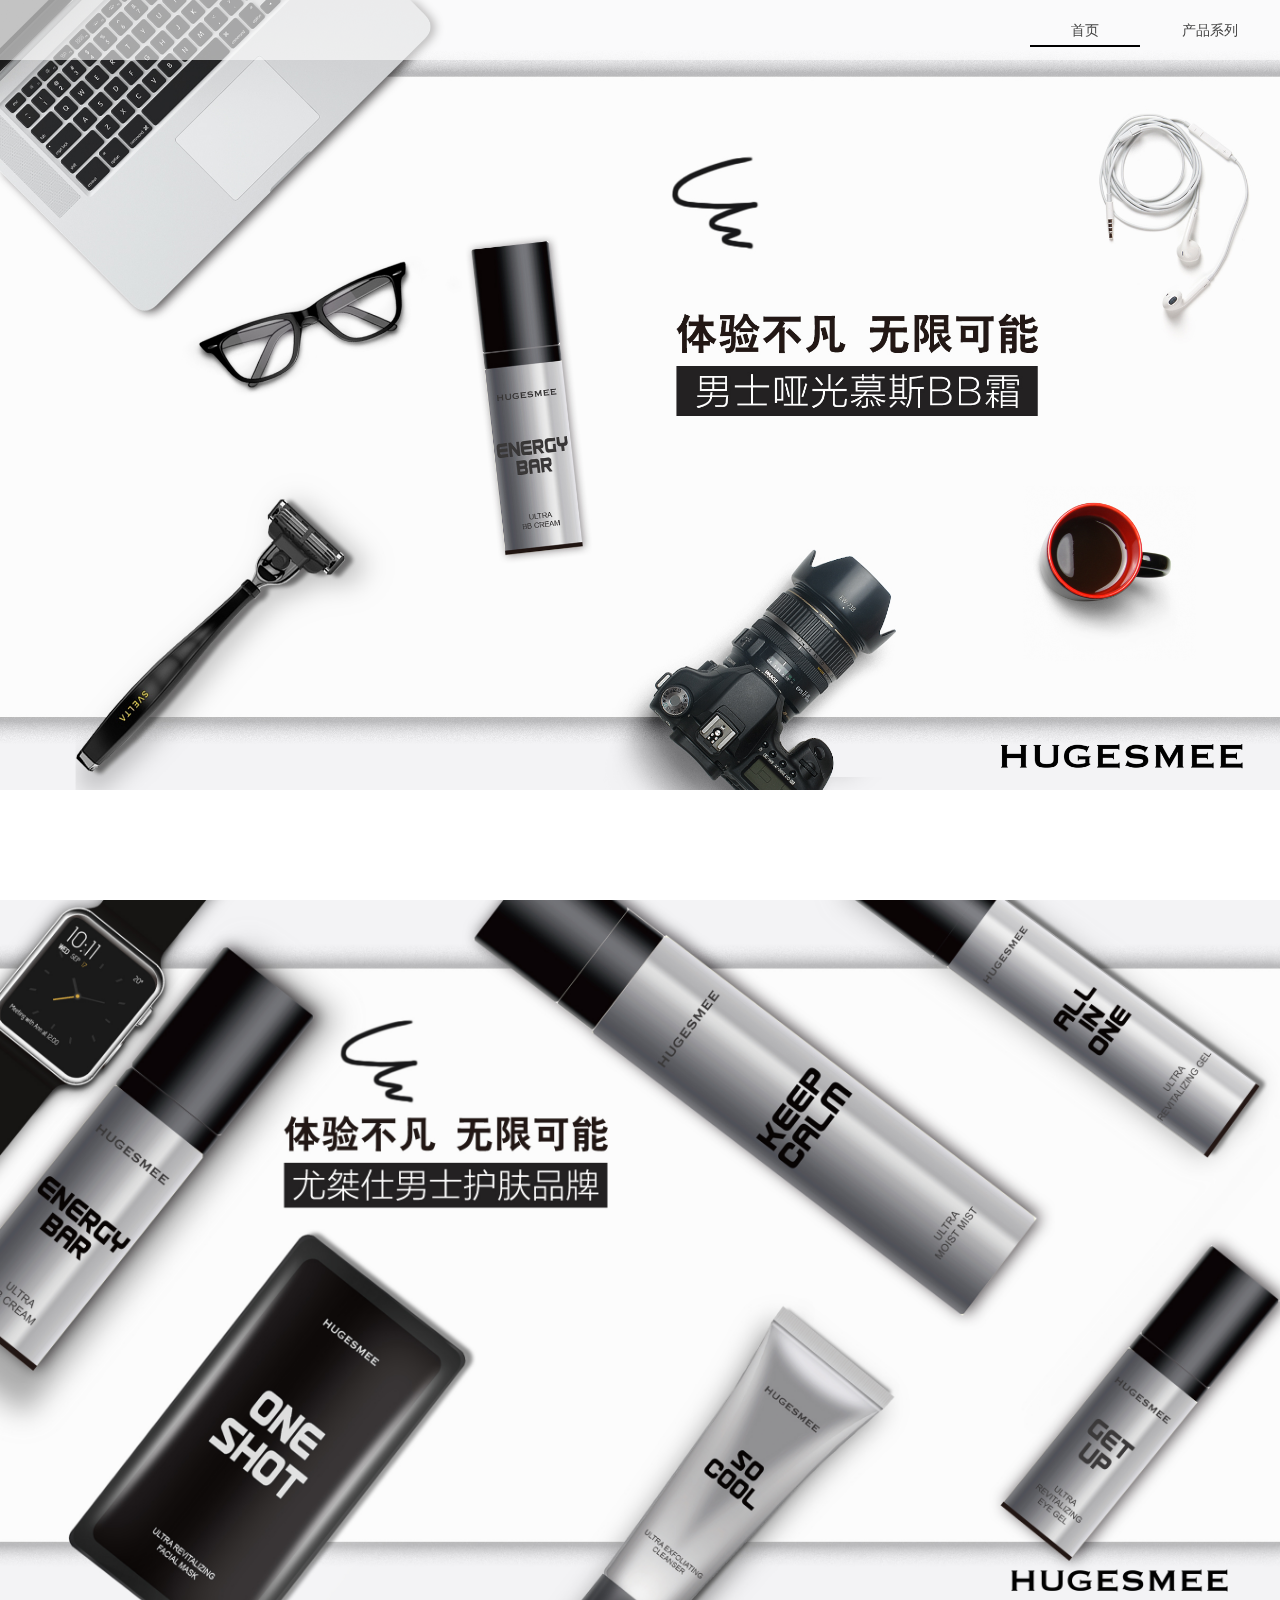
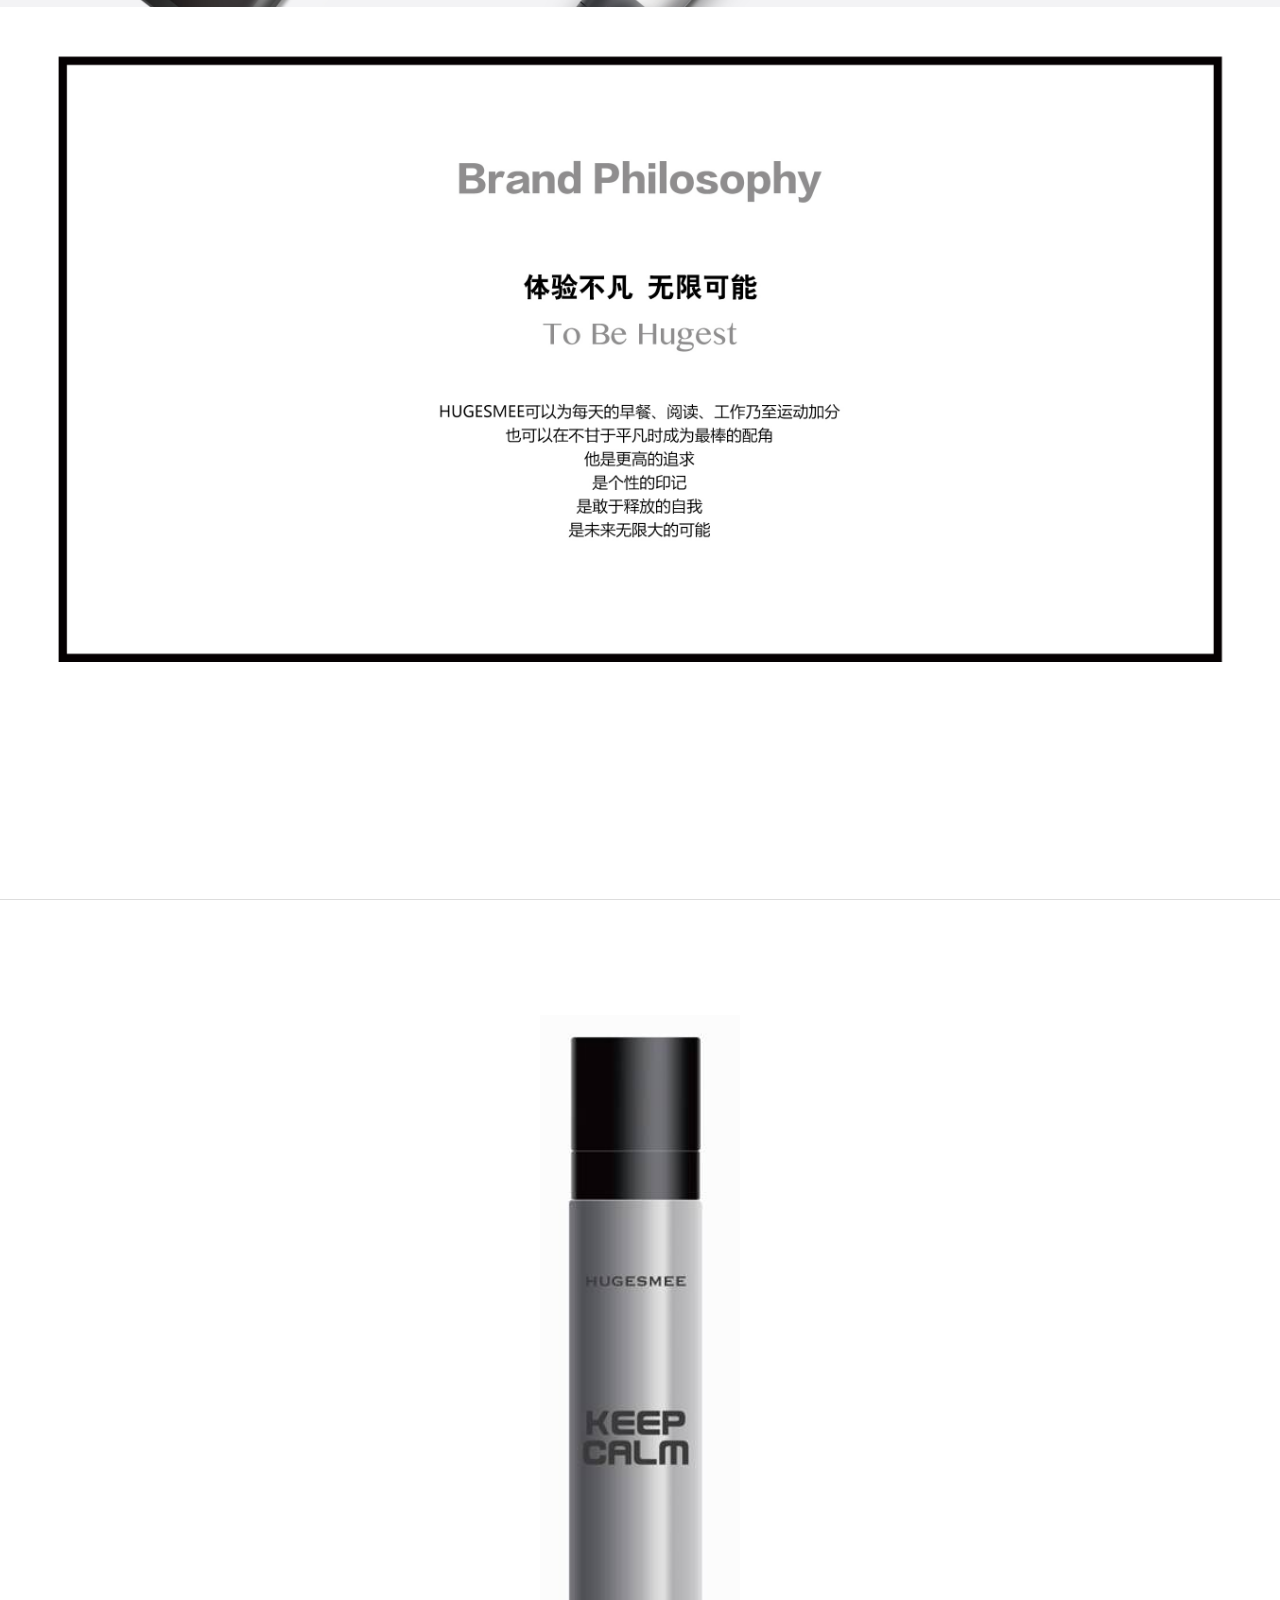
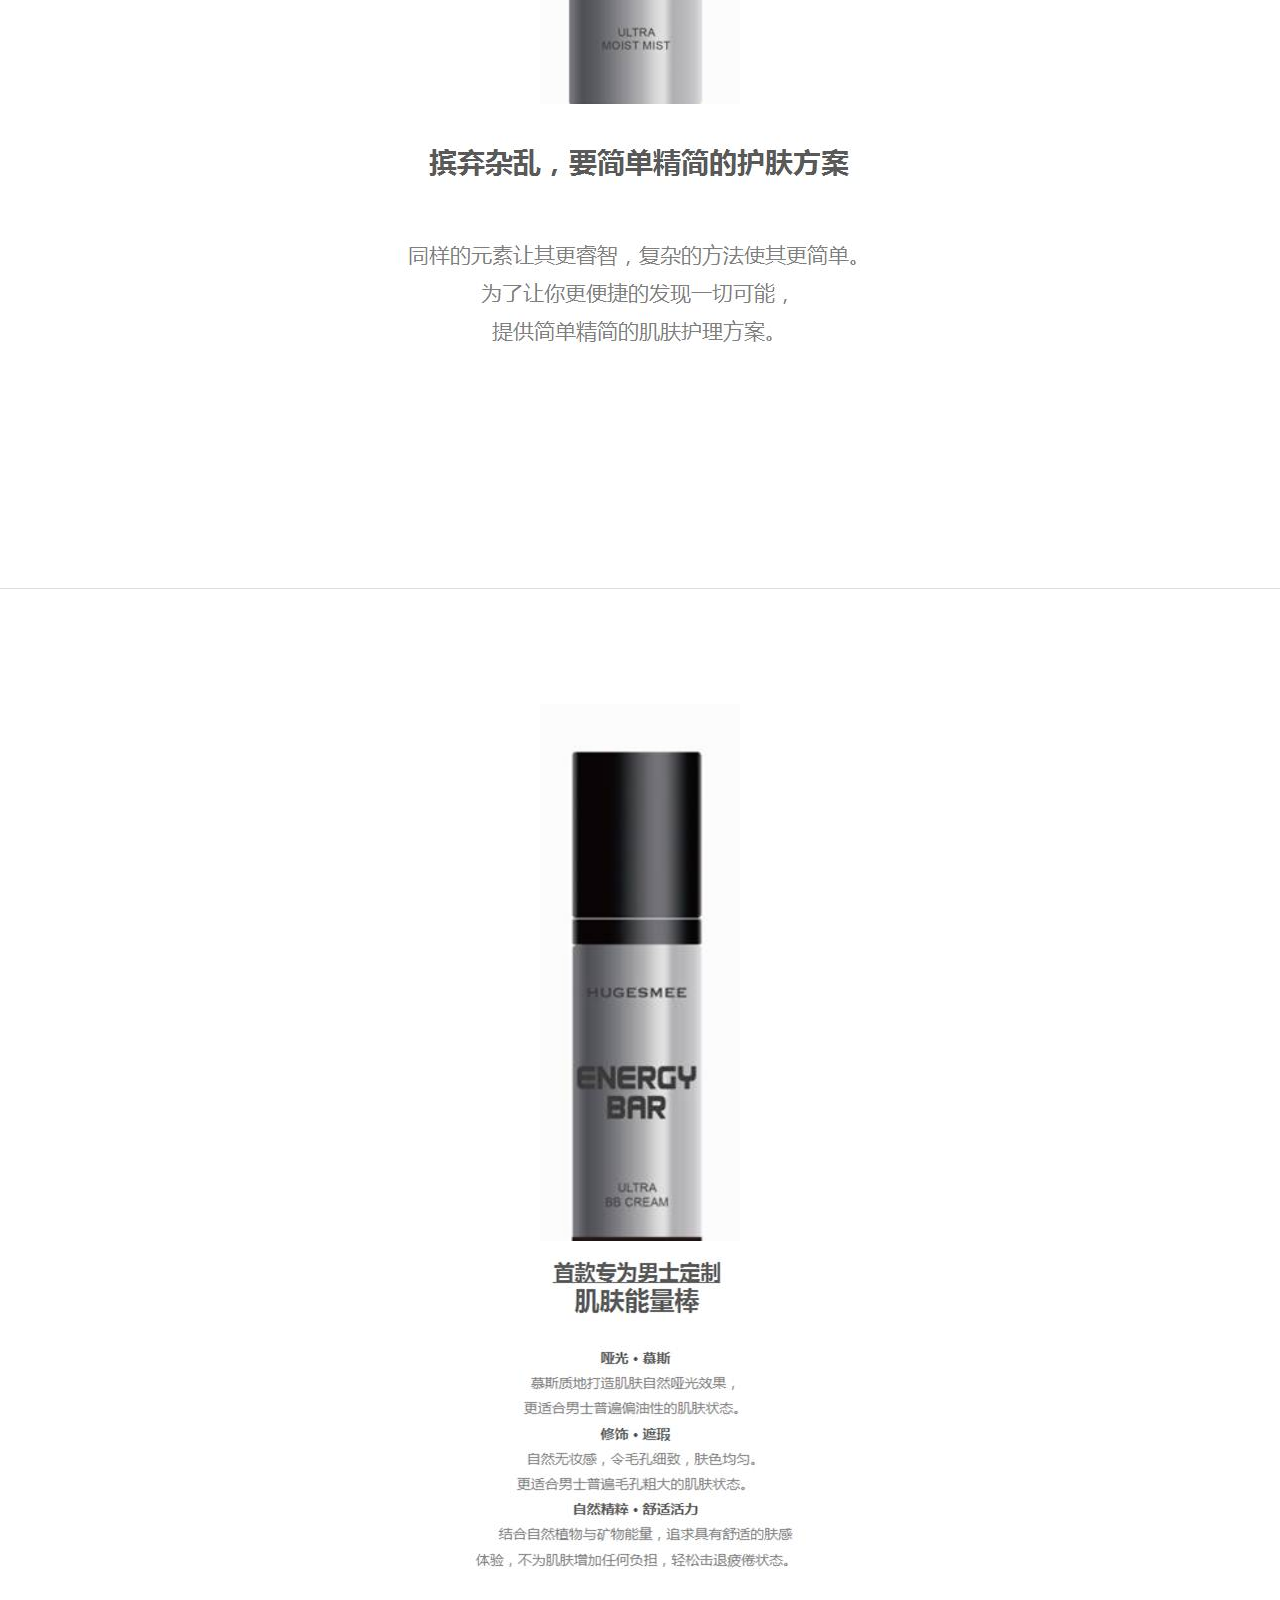
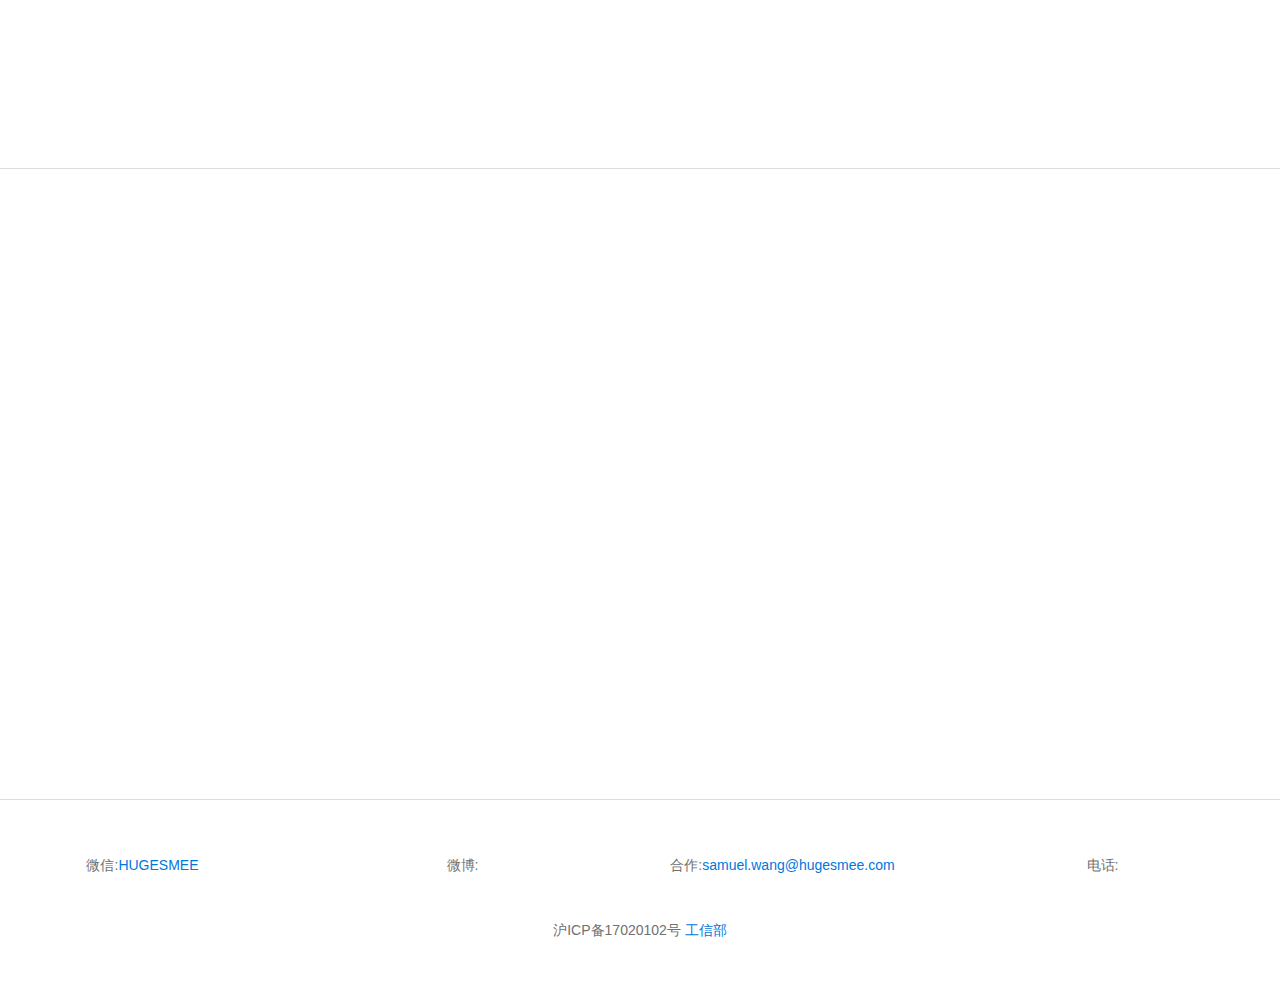
==== index.html @ 5648328b "Init" ====
<!DOCTYPE html>
<html>
<head>
    <META http-equiv="X-UA-Compatible" content="IE=9" />
    <meta http-equiv="Content-Type" content="text/html; charset=utf-8" />
    <meta http-equiv="Access-Control-Allow-Origin" content="*">
    <meta content="Anymood是北京任何情绪文化传播有限公司旗下的男士护肤品牌，以自然服帖的男士修颜产品闻名。团队主创来自于著名化妆品电商上市公司,秉承For Man For All Man的研发理念，依托世界顶级化妆品制造商Intercos，以及瑞士CRB研发中心，坚信爱美不是女权，是人权，致力于打造真正适合男性的护肤产品。比轩谛好,比尊蓝好，比欧莱雅好" name="Description" />
    <meta content="男士BB霜,男士洁面乳,男士护肤,男士化妆,勇敢在一起,小麦色,裸妆" name="Keywords" />
    <meta content="Anymood男士口牌下目前有调色BB霜，单色BB霜，补妆吸油纸，男士洁面膏等男士专业产品，发布了勇敢在一起品牌形象视频" name="searchtitle" />
    <meta content="all" name="robots" />
    <meta name="renderer" content="webkit">
    <title>HUGESMEE官网—男士不凡生活新主张</title>
    <script src="js/jquery-1.11.2.min.js"></script>
    <link rel="stylesheet" href="css/uikit.almost-flat.min.css" />
    <link rel="stylesheet" href="css/components/sticky.min.css" />
    <script src="js/uikit.min.js"></script>
    <script src="js/components/sticky.min.js"></script>
    <script src="js/components/parallax.min.js"></script>
    <style type="text/css">
        body{
            /*font-family: "黑体"*/
        }
        .menu_bg{
            position: fixed;
            width:100%;
            height: 60px;
            z-index: 998;
            background: white;
            filter:alpha(opacity=60);
            -moz-opacity:0.6;
            -khtml-opacity: 0.6;
            opacity: 0.6;
            /*border:1px red  solid;*/
        }
        .menu ul{
            position: fixed;
            right:0;
            top:0;
            padding:0 0 0 0;
            height: 30px;
            /*background: #EEEEEE*/
            width: 100%;
            z-index: 999;
            /*background: #CCCCCC;*/
        }
        .menu ul li{
            float:right;
            width: 100px;
            list-style: none;
            text-align: center;
            padding:5px;
            margin-right:15px ;
        }
        .menu ul li:hover{
            border-bottom: 2px black solid;
            cursor: pointer;
            font-weight: bold;
        }
        .active{
            border-bottom: 2px black solid;
        }
        .item {
            position: relative;
            /*padding-bottom: 47.97%;
            width: 100%;
            height: 0;
            background:url(images/banner.png)  fixed center center no-repeat;
            background-size:cover;
            border:1px white solid;
            background-attachment:scroll;
            z-index: -3;*/
        }
        .sp {
            /*position: relative;
            padding-bottom: 47.97%;
            width: 100%;
            height: 0;
            background:url(images/sp_bj.png)  fixed center center no-repeat;
            background-size:cover;
            border:1px white solid;
            margin-bottom: 100px;*/
            width: 100%;
            height: 600px;
            background:url(images/sp_bj.png)  fixed center center no-repeat;
        }
        .logo{
            position: relative;
            margin-top: 300px;
            width: 150px
        }
        .item1{
            height:auto;
            background: #FFFFFF;
            padding:100px 0 170px 0 ;
        }
        .product_title{
            color:#666666;
            margin-top: 350px;
            font-size: 1.85em;
            font-weight: bold;
        }
        .product_sub_tiltle{
            color:#999999;line-height:30px;font-size: 16px;
        }
        .mb{
            -webkit-text-shadow:#F9F9F9 1px 0 0,#F9F9F9 0 1px 0,#F9F9F9 -1px 0 0,#F9F9F9 0 -1px 0;
            -moz-text-shadow:#F9F9F9 1px 0 0,#F9F9F9 0 1px 0,#F9F9F9 -1px 0 0,#F9F9F9 0 -1px 0;
            text-shadow:#F9F9F9 1px 0 0,#F9F9F9 0 1px 0,#F9F9F9 -1px 0 0,#F9F9F9 0 -1px 0;
            *filter: Glow(Color=#000, Strength=1);
        }
        .sp_player{
            /*margin-top: 4em;*/
        }
        .bottom{
            color:#707070;
        }
        .price{font-size: 4em;color:#bb9f77;}
        .button{width: 12%;background: black;height: 40px;line-height: 40px;color:white;float: auto;margin-top: 30px;cursor: pointer;}
        #i1{z-index: 0;position: relative;}
        #i2{z-index: 997;height: auto;position: relative; background: white}
    </style>
</head>

<body>

<nav class="uk-width-1-1 menu">
    <div class="menu_bg"></div>
    <ul>
        <li onclick="goUrl('about.html')">产品系列</li>
        <!--<li onclick="goUrl('http://anymood2016.taobao.com')">品牌专区</li>-->
        <li class="active">首页</li>
    </ul>
</nav>
<div class="uk-width-1-1 uk-text-center item" style="" id="i1">
    <a href="https://item.taobao.com/item.htm?id=524779772083" target="_blank"><img src="images/banner.png"></a>
</div>
<div  id="i2">
    <div class="uk-width-1-1 uk-text-center item1" data-uk-scrollspy="{cls:'uk-animation-fade', target:'.my-class', delay:500}">
        <a href="https://item.taobao.com/item.htm?id=524767215201" target="_blank"><img class="my-class" src="images/bb.png" width="" alt=""></a>
        <img src="images/KV3.jpg" alt="" width="">
        <!-- <h1 class="product_title my-class">用我们的BB霜<br />你可以特别自豪地说：老娘是直男</h1>
        <h4 class="product_sub_tiltle my-class"> 意大利化妆品名厂莹特丽出品，更细腻的粉质，更清爽的质地，<br />更适合男士的专属BB霜配方<br />自然妆感，遮盖瑕疵，不遮男人味。轻轻一抹，即刻拥有好肤色</h4> -->
    </div>
    <hr />
    <div class="uk-width-1-1 uk-text-center item1">
        <a href="https://item.taobao.com/item.htm?id=524811928763" target="_blank"><img src="images/jm.png" width="200" alt=""></a>
        <br>
        <img src="images/KV5.jpg" alt="" width="">
        <!-- <h1 class="product_title">用好产品，释放对男士满满的善意</h1>
        <h4 class="product_sub_tiltle">世界顶级研发中心瑞士CRB专注研发，意大利莹特丽品质出品，国际超<br />一线品牌的生产+研发配置！<br />温和的氨基酸配方，温和带走肌肤污垢，不破坏肌肤酸碱平衡，长期使<br />用肌肤恢复健康态</h4> -->
    </div>
    <hr />
    <div class="uk-width-1-1 uk-text-center item1">
        <a href="https://item.taobao.com/item.htm?id=524801858232" target="_blank"><img src="images/xz.png" width="200" alt=""></a>
        <br>
        <img src="images/KV7.jpg" alt="" width="">
        <!-- <h1 class="product_title">早xie在我们这边是褒义词<br />它指的是这款卸妆湿巾的卸妆速度</h1>
        <h4 class="product_sub_tiltle">男士妆容较淡，不需要太强的卸妆力来增加肌肤负担，anymood针对男<br />士妆容特点专注研发BB霜、粉底液、眉粉等男士彩妆都能轻松卸除。更<br />多维他命的添加，卸妆同时更修复。</h4> -->
    </div>
    <hr />
    <div class="uk-width-1-1 uk-text-center sp uk-vertical-align uk-height-1-1" id="i3">
        <!-- <div class="uk-width-1-2 uk-container-center uk-vertical-align-middle sp_player"><embed src="http://player.youku.com/player.php/sid/XMTM5NDIyNDY4OA==/v.swf" allowFullScreen="true" quality="high" width="640" height="400" align="middle" allowScriptAccess="always" type="application/x-shockwave-flash"></embed></div> -->
    </div>
    <hr />
    <div class="uk-width-1-1 uk-grid uk-text-center uk-margin-top bottom" style="padding-top:40px;">
        <div class="uk-width-1-4">微信:<a href="#wechat" data-uk-modal>HUGESMEE</a></div>
        <div class="uk-width-1-4">微博:</div>
        <div class="uk-width-1-4">合作:<a href="mailto:samuel.wang@hugesmee.com">samuel.wang@hugesmee.com</a></div>
        <div class="uk-width-1-4">电话:</div>
    </div>

    <div class="uk-width-1-1 uk-text-center uk-margin-top bottom" style="padding:30px 0 60px 0;">
         沪ICP备17020102号&nbsp;<a href="http://www.miitbeian.gov.cn/" target="_blank">工信部</a>
    </div>
</div>


<!-- 模态对话框 -->
<div id="wechat" class="uk-modal">
    <div class="uk-modal-dialog uk-modal-dialog-lightbox uk-text-center">
        <a href="" class="uk-modal-close uk-close uk-close-alt"></a>
        <img src="images/qrcode.jpg" alt=""><br />
        <h2>扫码关注我们微信服务号</h2>
    </div>
</div>

<script type="text/javascript">
    var sceneBack = document.getElementById('i1'),
            sceneCenter = document.getElementById('i2');
    // var i3 = document.getElementById('i3');

    var old_top1 = 0;
    old_top2 = 10;
    // var old_top3 = 4000;

    addEvent(window,'scroll',onScroll);
    onScroll();

    function onScroll(e){
        var scrollTop = document.documentElement.scrollTop || document.body.scrollTop;
        sceneBack.style.top = old_top1+scrollTop*.9+'px';
        sceneCenter.style.top = old_top2+scrollTop*.3+'px';
        // i3.style.top = old_top3+scrollTop*.5+'px';
    }

    function addEvent(eventTarget, eventType, eventHandler) {
        if (eventTarget.addEventListener) {
            eventTarget.addEventListener(eventType, eventHandler, false);
        } else {
            if (eventTarget.attachEvent) {
                eventType = "on" + eventType;
                eventTarget.attachEvent(eventType, eventHandler);
            } else {
                eventTarget["on" + eventType] = eventHandler;
            }
        }
    }
    function goUrl(url){
        window.location.href=url;
    }
</script>

</body>
</html>
---- css/components/sticky.min.css ----
/*! UIkit 2.25.0 | http://www.getuikit.com | (c) 2014 YOOtheme | MIT License */
[data-uk-sticky].uk-active{z-index:980;box-sizing:border-box}.uk-sticky-placeholder>*{-webkit-backface-visibility:hidden;backface-visibility:hidden}[data-uk-sticky][class*=uk-animation-]{-webkit-animation-duration:.2s;animation-duration:.2s}[data-uk-sticky].uk-animation-reverse{-webkit-animation-duration:.2s;animation-duration:.2s}
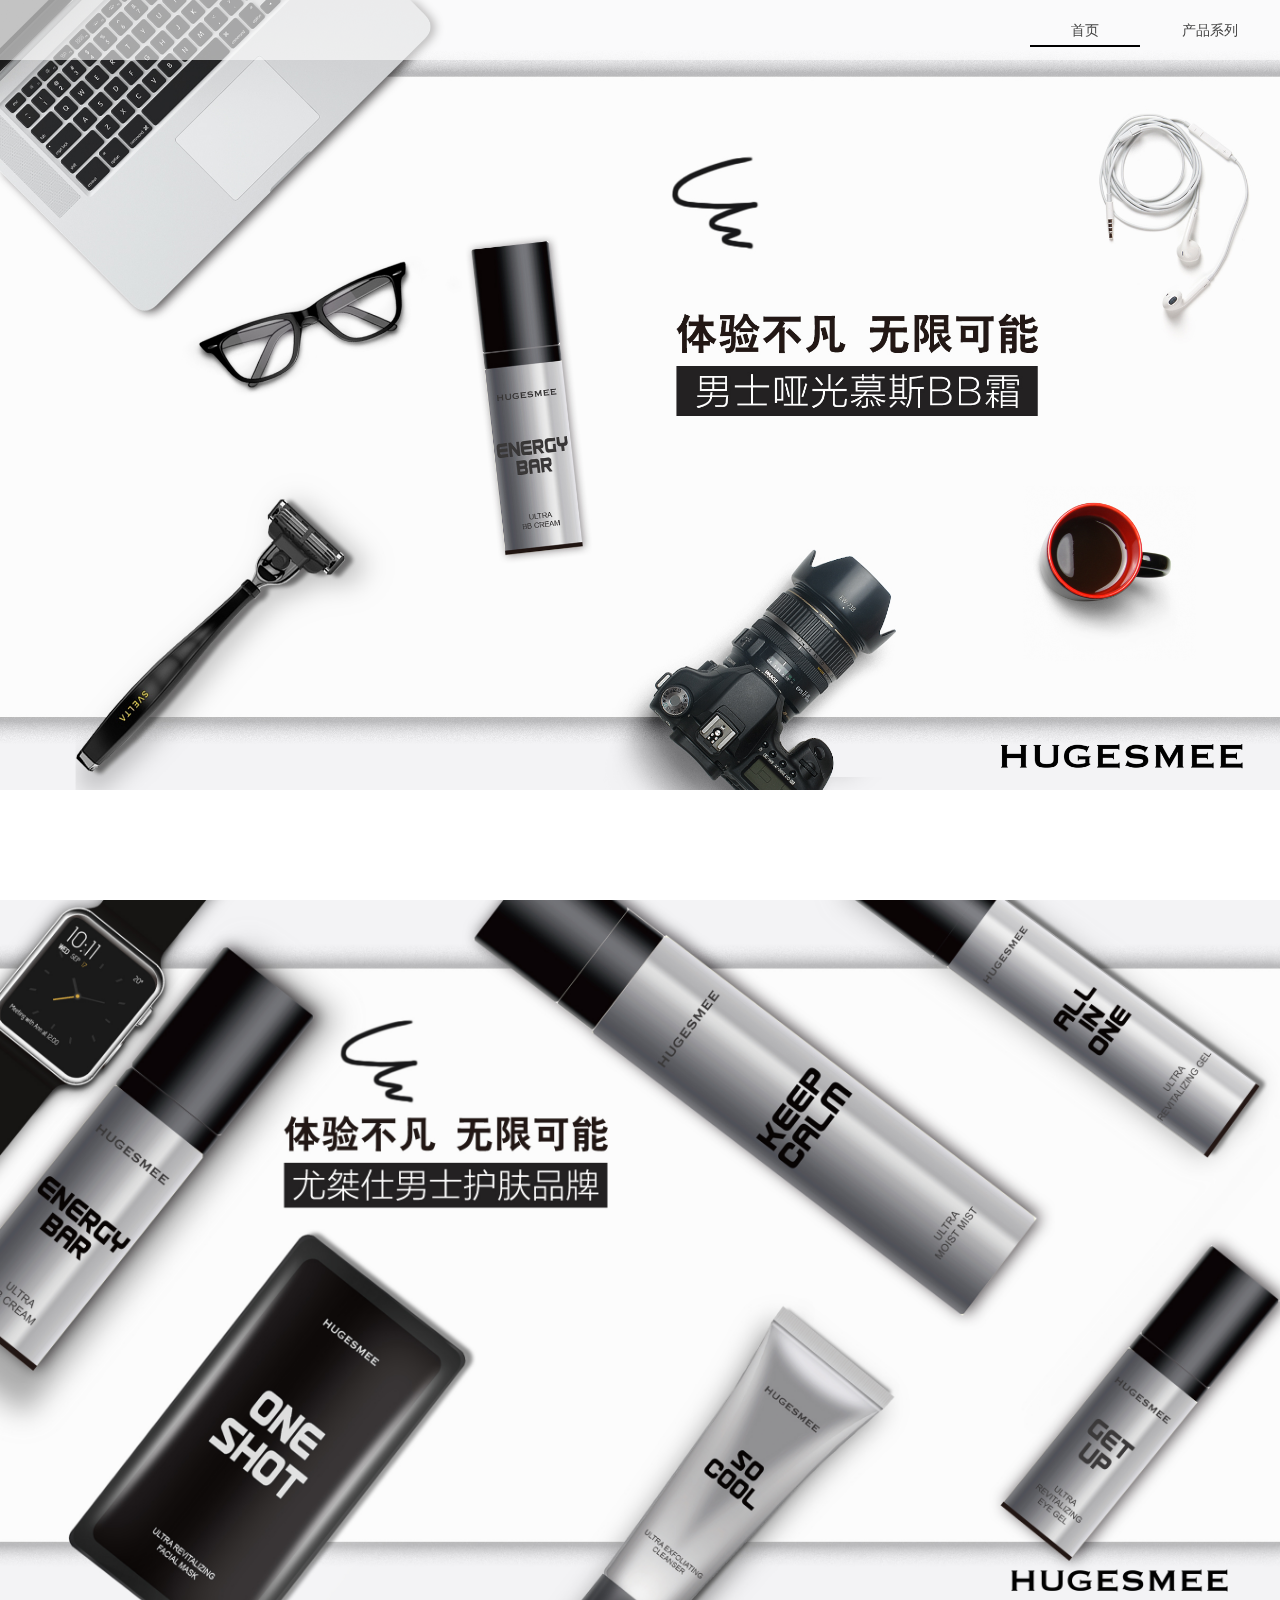
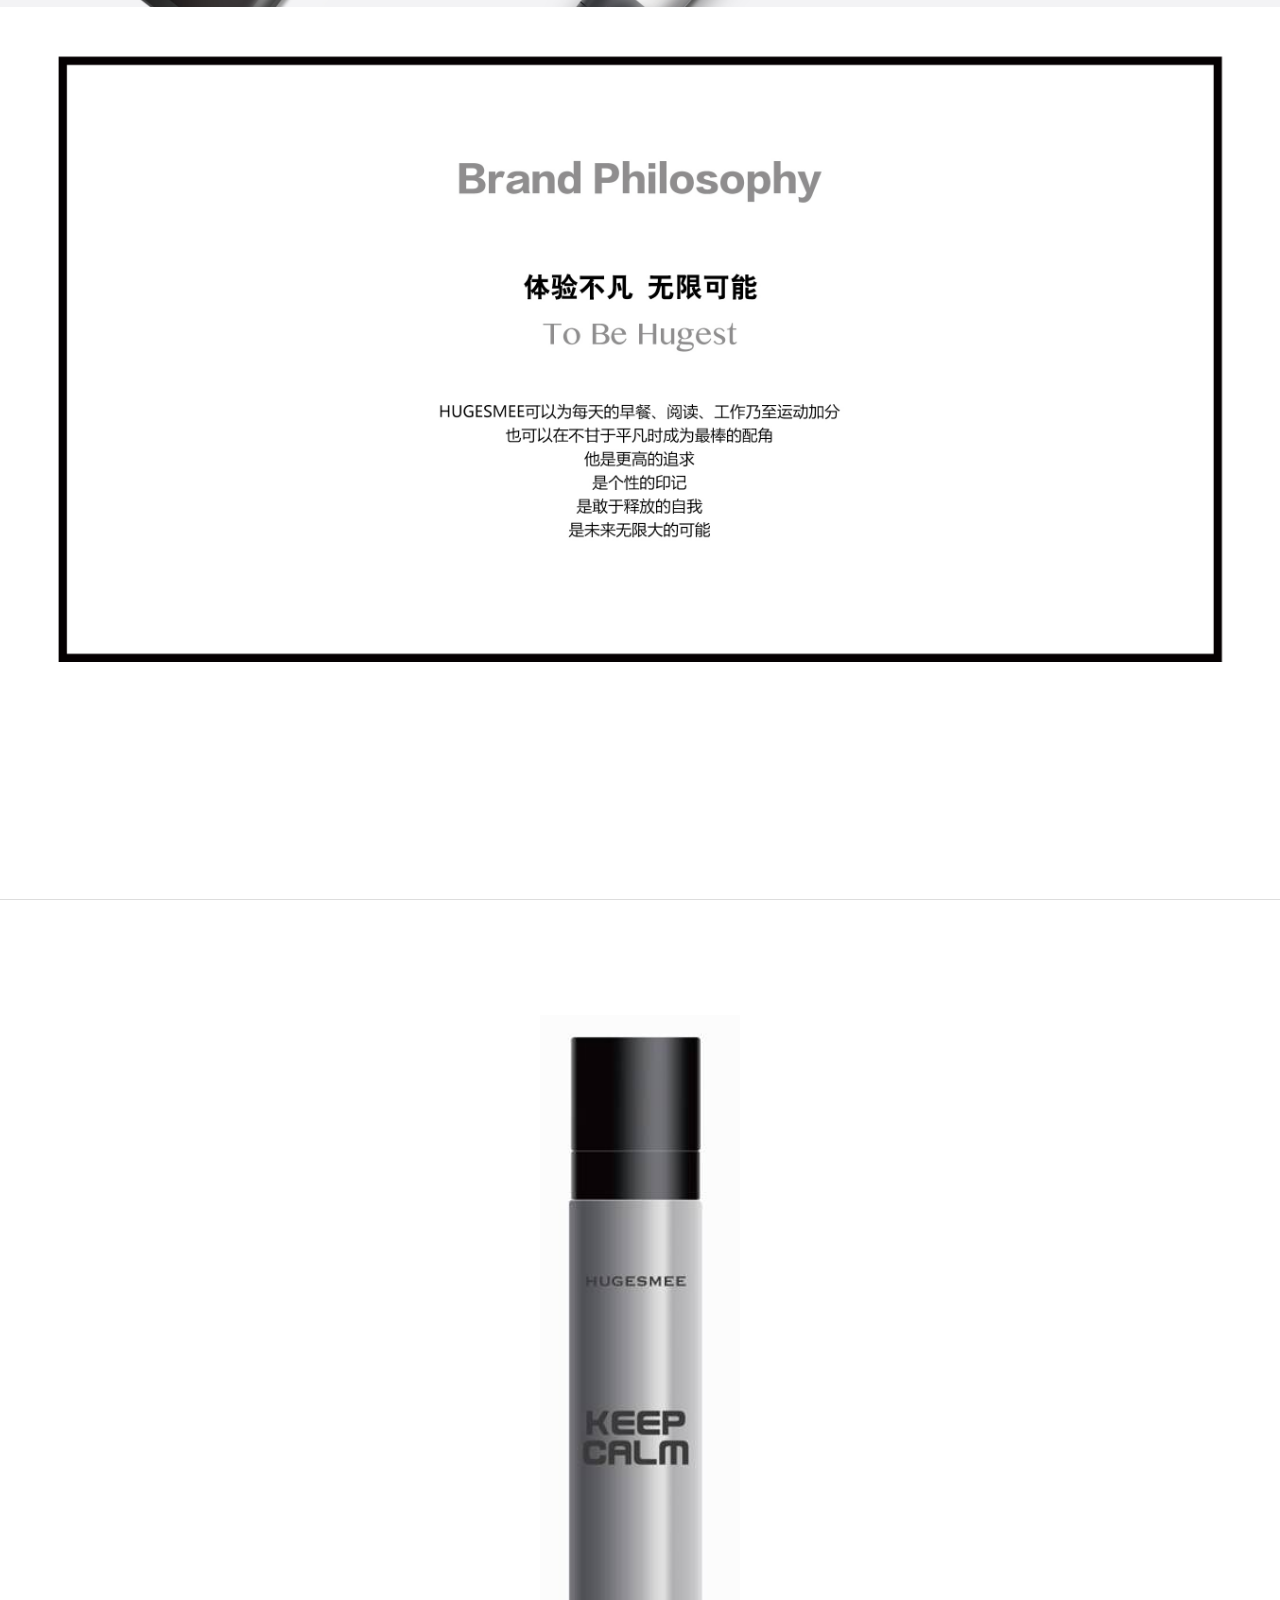
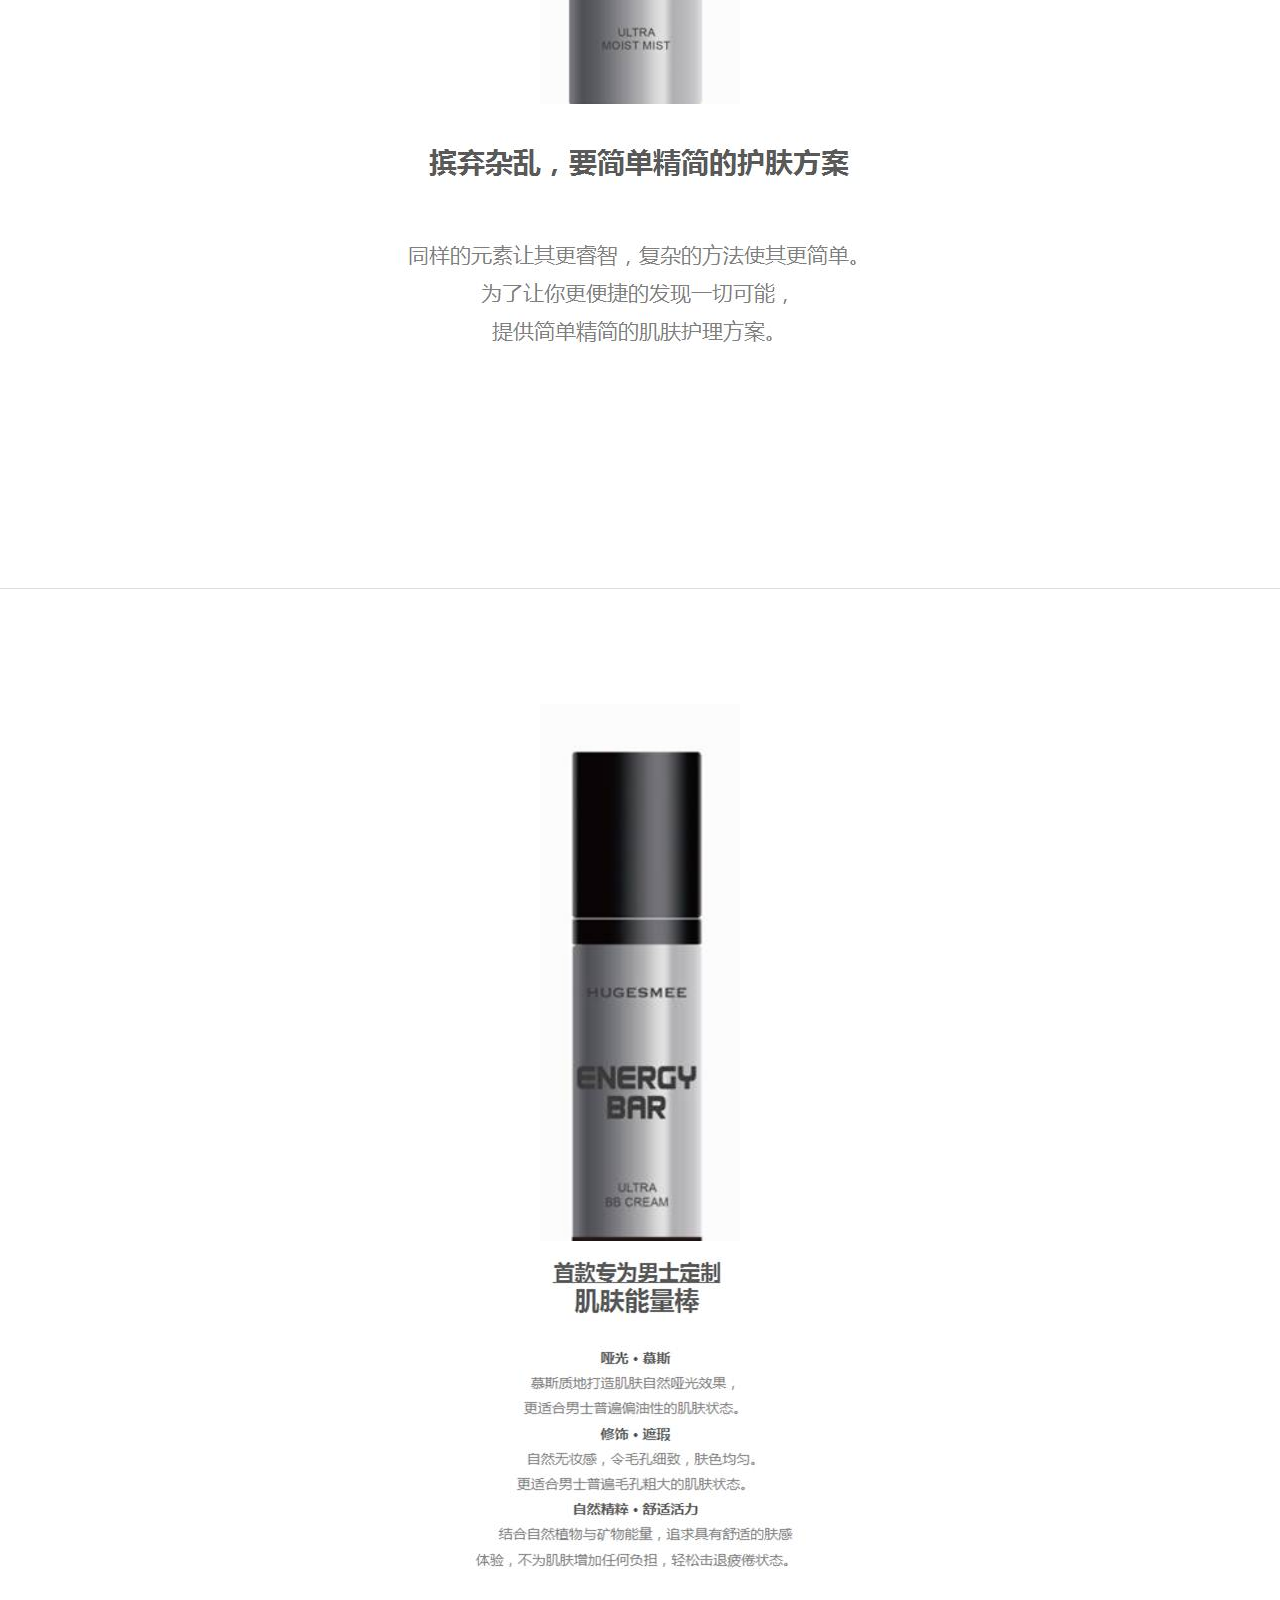
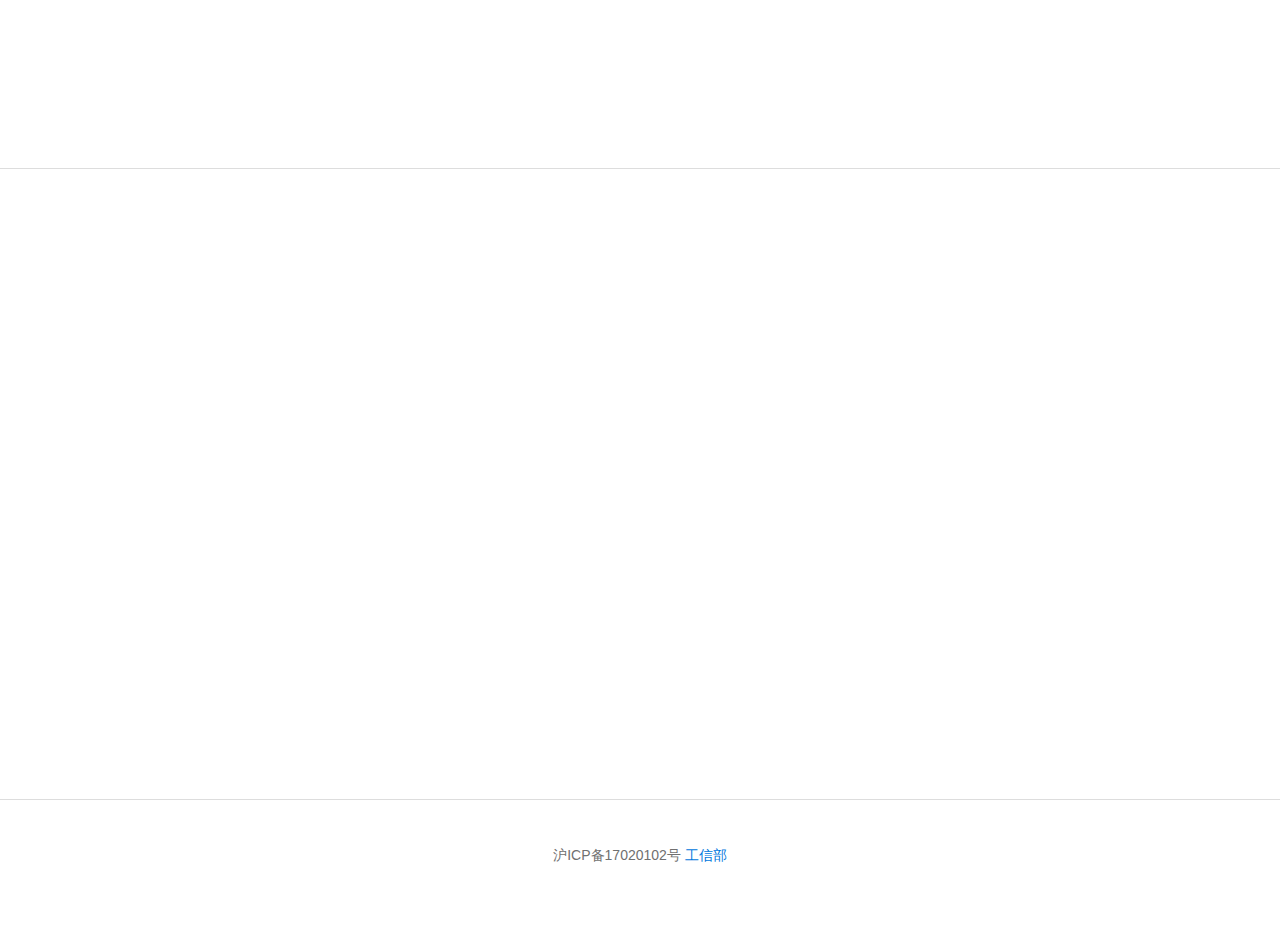
==== commit f66ac0da: "remove search title" ====
--- a/index.html
+++ b/index.html
@@ -4,9 +4,9 @@
     <META http-equiv="X-UA-Compatible" content="IE=9" />
     <meta http-equiv="Content-Type" content="text/html; charset=utf-8" />
     <meta http-equiv="Access-Control-Allow-Origin" content="*">
-    <meta content="Anymood是北京任何情绪文化传播有限公司旗下的男士护肤品牌，以自然服帖的男士修颜产品闻名。团队主创来自于著名化妆品电商上市公司,秉承For Man For All Man的研发理念，依托世界顶级化妆品制造商Intercos，以及瑞士CRB研发中心，坚信爱美不是女权，是人权，致力于打造真正适合男性的护肤产品。比轩谛好,比尊蓝好，比欧莱雅好" name="Description" />
-    <meta content="男士BB霜,男士洁面乳,男士护肤,男士化妆,勇敢在一起,小麦色,裸妆" name="Keywords" />
-    <meta content="Anymood男士口牌下目前有调色BB霜，单色BB霜，补妆吸油纸，男士洁面膏等男士专业产品，发布了勇敢在一起品牌形象视频" name="searchtitle" />
+    <meta content="男士护肤品牌，以自然服帖的男士修颜产品闻名。团队主创来自于著名化妆品电商上市公司,秉承For Man For All Man的研发理念，依托世界顶级化妆品制造商Intercos，以及瑞士CRB研发中心，坚信爱美不是女权，是人权，致力于打造真正适合男性的护肤产品。比轩谛好,比尊蓝好，比欧莱雅好" name="Description" />
+    <meta content="Hugesmee,男士BB霜,男士洁面乳,男士护肤,男士化妆,勇敢在一起,小麦色,裸妆" name="Keywords" />
+    <meta content="目前有调色BB霜，单色BB霜，补妆吸油纸，男士洁面膏等男士专业产品，发布了勇敢在一起品牌形象视频" name="searchtitle" />
     <meta content="all" name="robots" />
     <meta name="renderer" content="webkit">
     <title>HUGESMEE官网—男士不凡生活新主张</title>
@@ -162,12 +162,12 @@
         <!-- <div class="uk-width-1-2 uk-container-center uk-vertical-align-middle sp_player"><embed src="http://player.youku.com/player.php/sid/XMTM5NDIyNDY4OA==/v.swf" allowFullScreen="true" quality="high" width="640" height="400" align="middle" allowScriptAccess="always" type="application/x-shockwave-flash"></embed></div> -->
     </div>
     <hr />
-    <div class="uk-width-1-1 uk-grid uk-text-center uk-margin-top bottom" style="padding-top:40px;">
+    <!-- <div class="uk-width-1-1 uk-grid uk-text-center uk-margin-top bottom" style="padding-top:40px;">
         <div class="uk-width-1-4">微信:<a href="#wechat" data-uk-modal>HUGESMEE</a></div>
         <div class="uk-width-1-4">微博:</div>
         <div class="uk-width-1-4">合作:<a href="mailto:samuel.wang@hugesmee.com">samuel.wang@hugesmee.com</a></div>
         <div class="uk-width-1-4">电话:</div>
-    </div>
+    </div> -->
 
     <div class="uk-width-1-1 uk-text-center uk-margin-top bottom" style="padding:30px 0 60px 0;">
          沪ICP备17020102号&nbsp;<a href="http://www.miitbeian.gov.cn/" target="_blank">工信部</a>
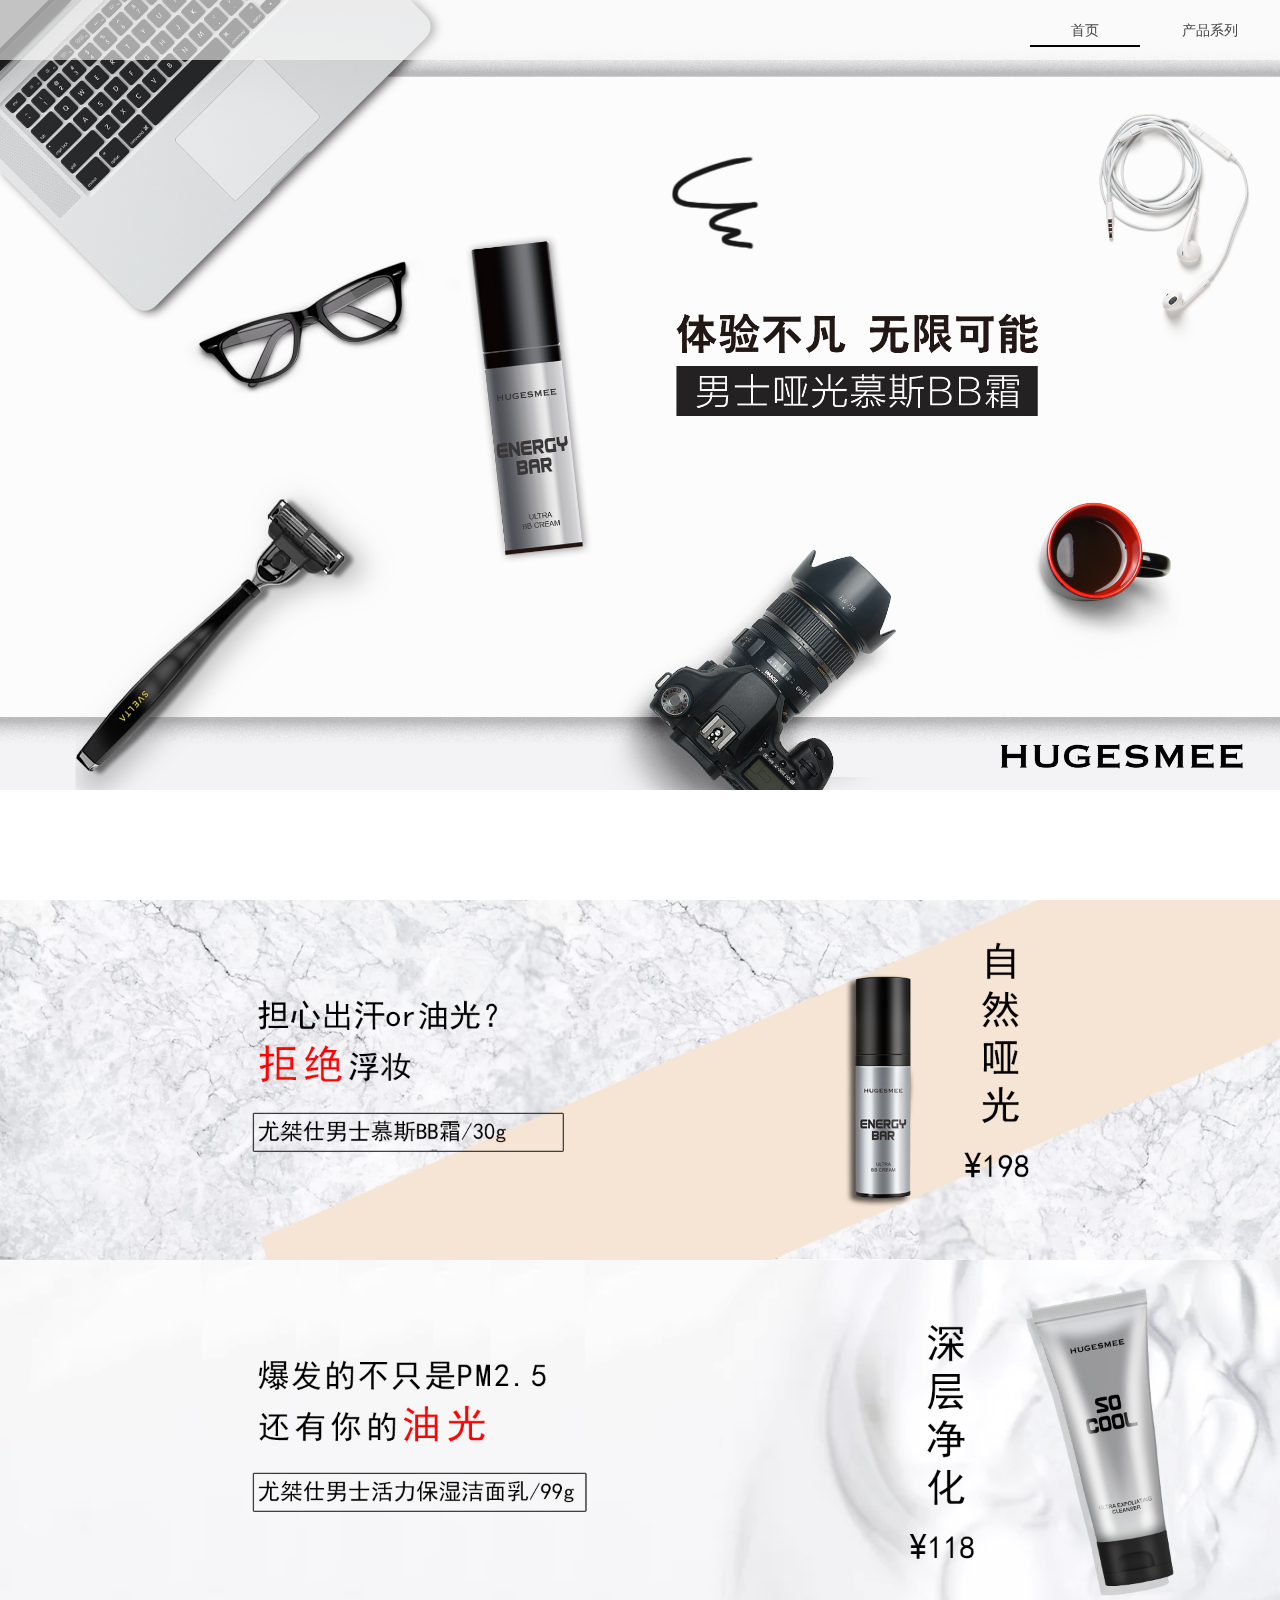
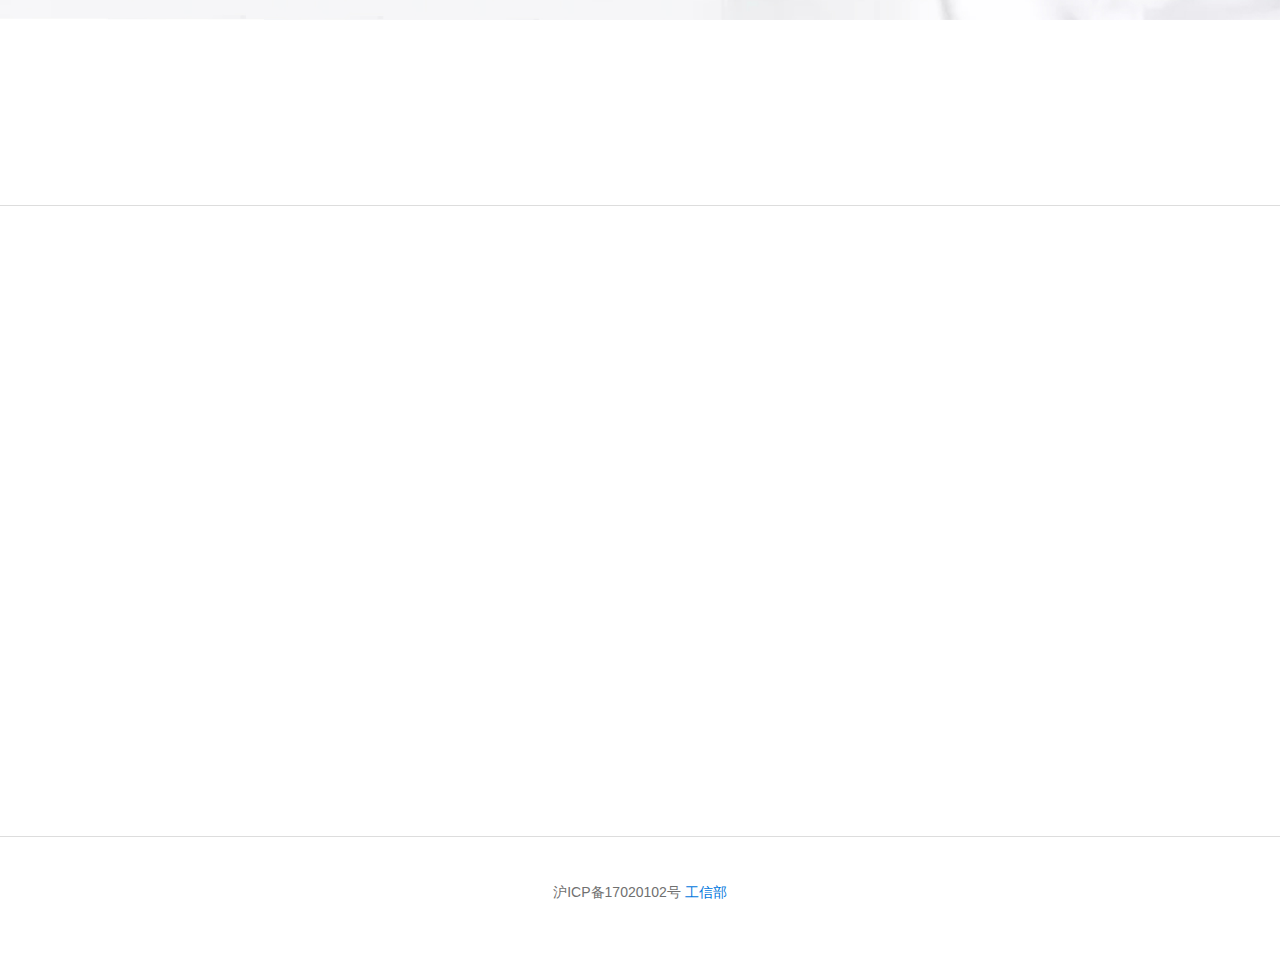
==== commit a25c4126: "Modify 3" ====
--- a/index.html
+++ b/index.html
@@ -9,6 +9,7 @@
     <meta content="目前有调色BB霜，单色BB霜，补妆吸油纸，男士洁面膏等男士专业产品，发布了勇敢在一起品牌形象视频" name="searchtitle" />
     <meta content="all" name="robots" />
     <meta name="renderer" content="webkit">
+    <link rel="shortcut icon" href="favicon.ico">
     <title>HUGESMEE官网—男士不凡生活新主张</title>
     <script src="js/jquery-1.11.2.min.js"></script>
     <link rel="stylesheet" href="css/uikit.almost-flat.min.css" />
@@ -132,32 +133,26 @@
     </ul>
 </nav>
 <div class="uk-width-1-1 uk-text-center item" style="" id="i1">
-    <a href="https://item.taobao.com/item.htm?id=524779772083" target="_blank"><img src="images/banner.png"></a>
+    <a href="" target="_blank"><img src="images/banner.png"></a>
 </div>
 <div  id="i2">
     <div class="uk-width-1-1 uk-text-center item1" data-uk-scrollspy="{cls:'uk-animation-fade', target:'.my-class', delay:500}">
-        <a href="https://item.taobao.com/item.htm?id=524767215201" target="_blank"><img class="my-class" src="images/bb.png" width="" alt=""></a>
+        <a href="" target="_blank"><img class="my-class" src="images/bb.jpg" width="" alt=""></a>
         <img src="images/KV3.jpg" alt="" width="">
         <!-- <h1 class="product_title my-class">用我们的BB霜<br />你可以特别自豪地说：老娘是直男</h1>
         <h4 class="product_sub_tiltle my-class"> 意大利化妆品名厂莹特丽出品，更细腻的粉质，更清爽的质地，<br />更适合男士的专属BB霜配方<br />自然妆感，遮盖瑕疵，不遮男人味。轻轻一抹，即刻拥有好肤色</h4> -->
     </div>
     <hr />
-    <div class="uk-width-1-1 uk-text-center item1">
-        <a href="https://item.taobao.com/item.htm?id=524811928763" target="_blank"><img src="images/jm.png" width="200" alt=""></a>
+    <!-- <div class="uk-width-1-1 uk-text-center item1">
+        <a href="" target="_blank"><img src="images/jm.jpg" alt=""></a>
         <br>
         <img src="images/KV5.jpg" alt="" width="">
-        <!-- <h1 class="product_title">用好产品，释放对男士满满的善意</h1>
-        <h4 class="product_sub_tiltle">世界顶级研发中心瑞士CRB专注研发，意大利莹特丽品质出品，国际超<br />一线品牌的生产+研发配置！<br />温和的氨基酸配方，温和带走肌肤污垢，不破坏肌肤酸碱平衡，长期使<br />用肌肤恢复健康态</h4> -->
-    </div>
-    <hr />
-    <div class="uk-width-1-1 uk-text-center item1">
-        <a href="https://item.taobao.com/item.htm?id=524801858232" target="_blank"><img src="images/xz.png" width="200" alt=""></a>
+    </div> -->
+    <!-- <div class="uk-width-1-1 uk-text-center item1">
+        <a href="" target="_blank"><img src="images/xz.jpg" alt=""></a>
         <br>
         <img src="images/KV7.jpg" alt="" width="">
-        <!-- <h1 class="product_title">早xie在我们这边是褒义词<br />它指的是这款卸妆湿巾的卸妆速度</h1>
-        <h4 class="product_sub_tiltle">男士妆容较淡，不需要太强的卸妆力来增加肌肤负担，anymood针对男<br />士妆容特点专注研发BB霜、粉底液、眉粉等男士彩妆都能轻松卸除。更<br />多维他命的添加，卸妆同时更修复。</h4> -->
-    </div>
-    <hr />
+    </div> -->
     <div class="uk-width-1-1 uk-text-center sp uk-vertical-align uk-height-1-1" id="i3">
         <!-- <div class="uk-width-1-2 uk-container-center uk-vertical-align-middle sp_player"><embed src="http://player.youku.com/player.php/sid/XMTM5NDIyNDY4OA==/v.swf" allowFullScreen="true" quality="high" width="640" height="400" align="middle" allowScriptAccess="always" type="application/x-shockwave-flash"></embed></div> -->
     </div>
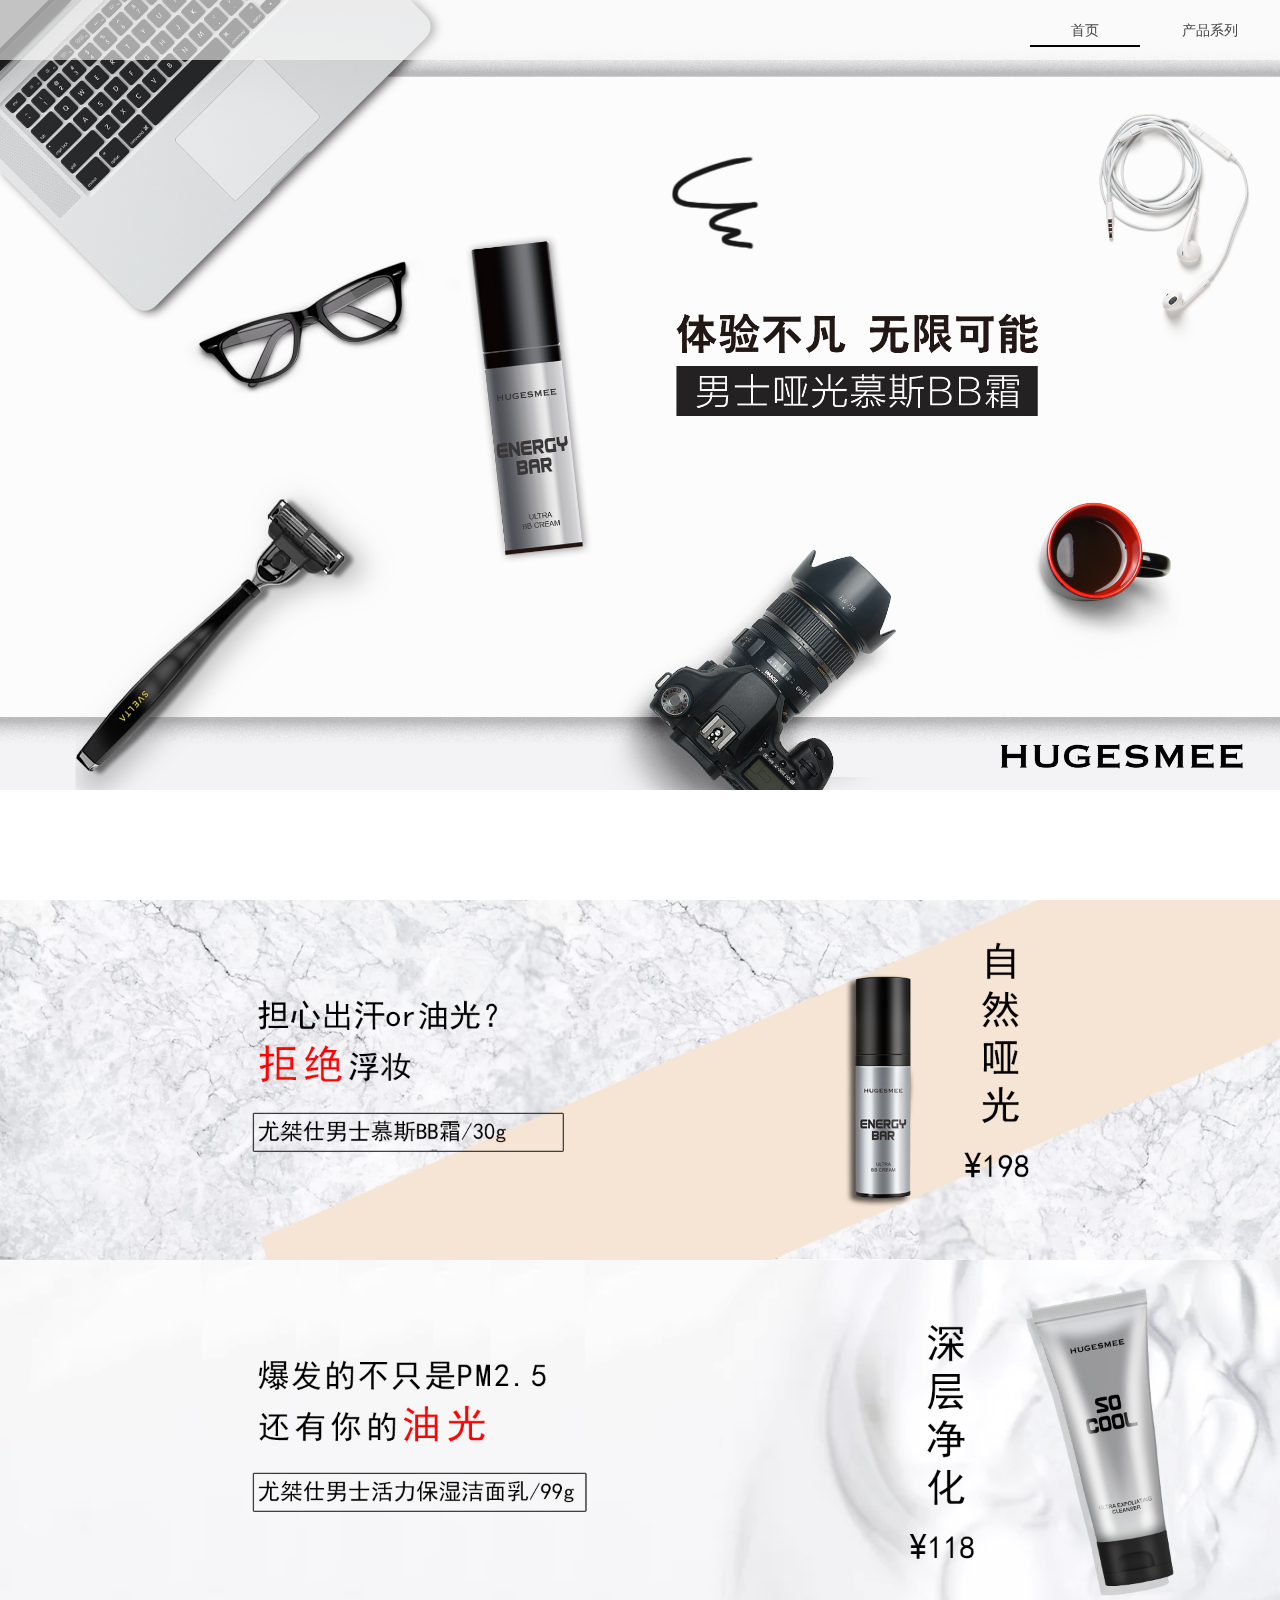
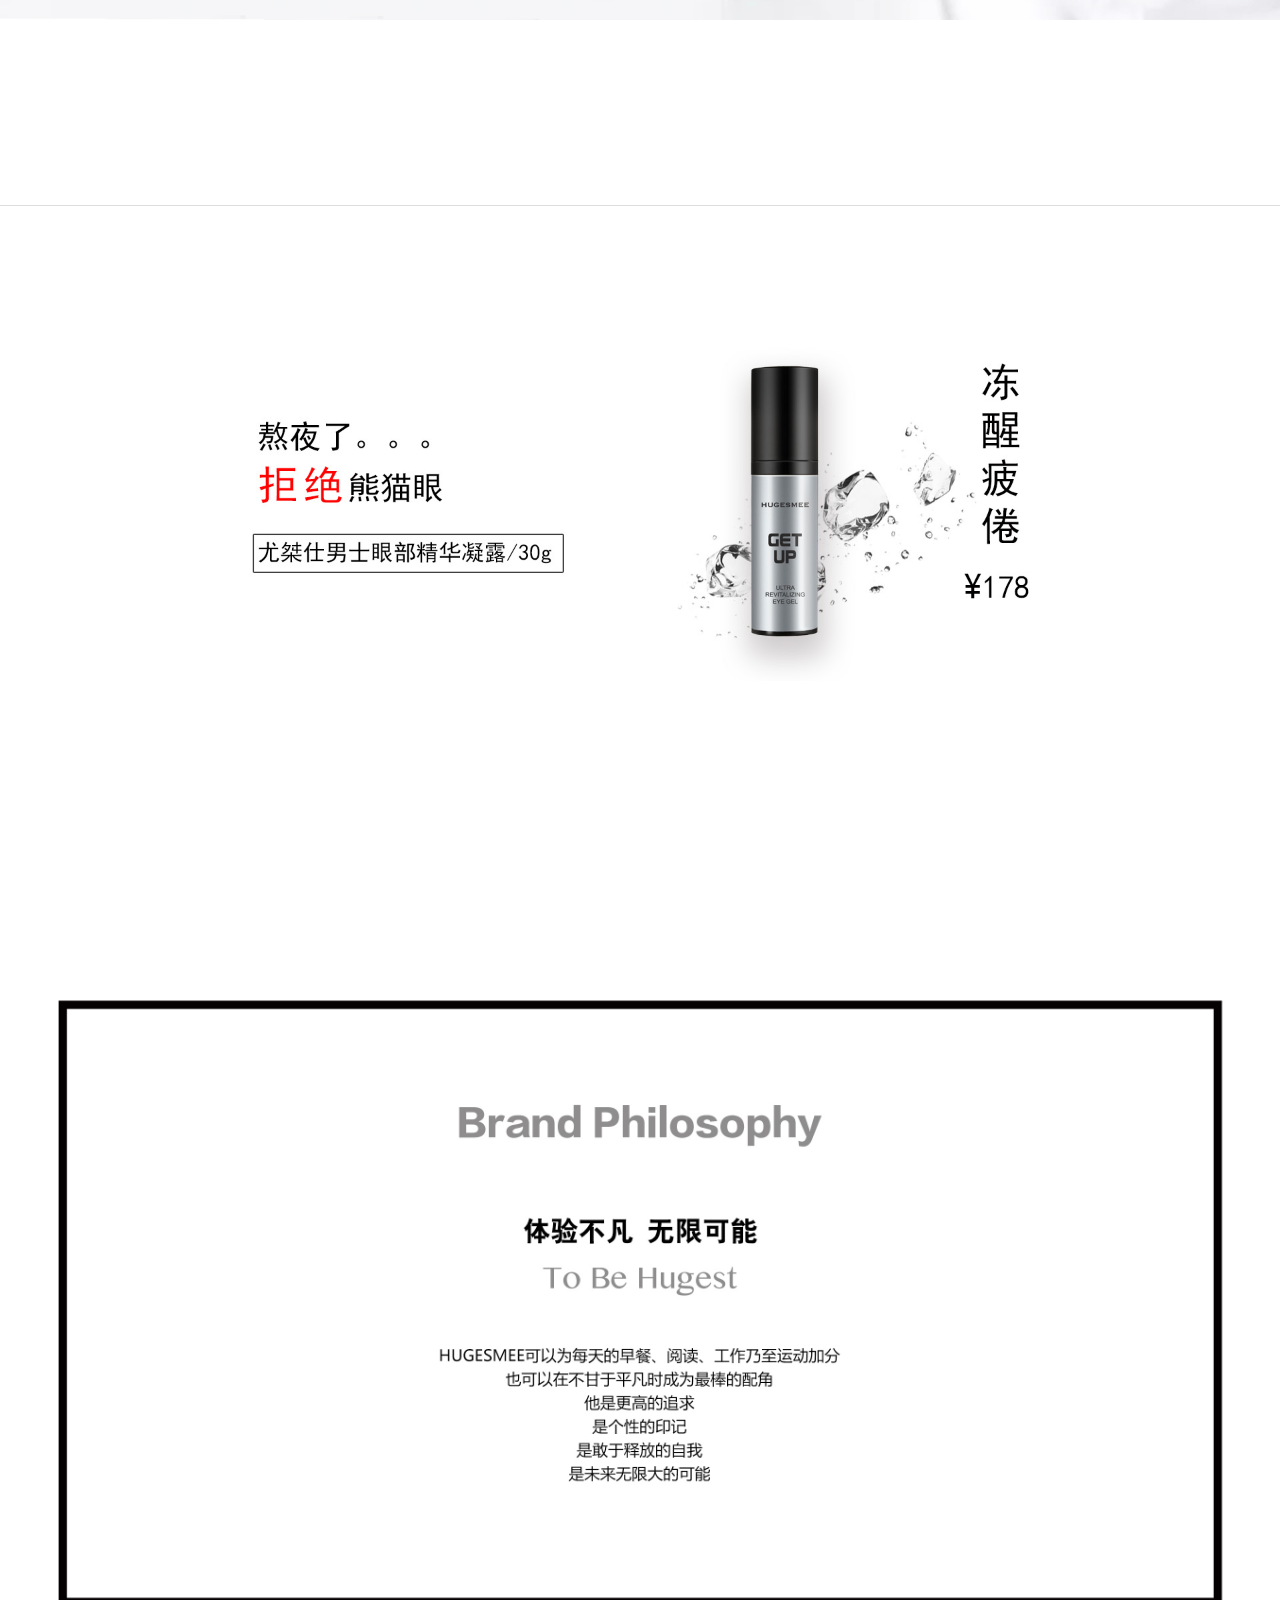
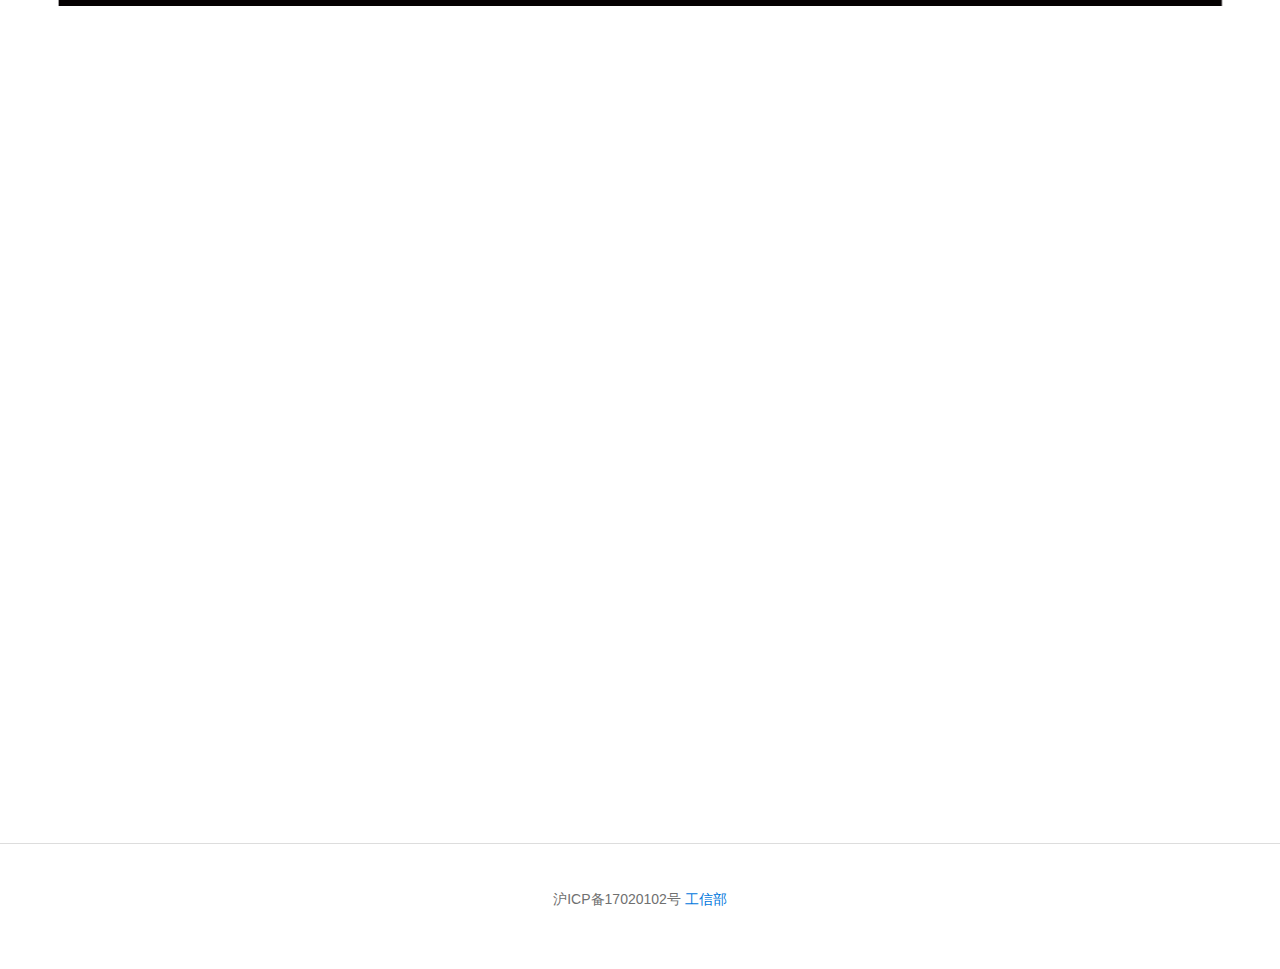
==== commit c16aaa10: "change the banner" ====
--- a/index.html
+++ b/index.html
@@ -143,16 +143,16 @@
         <h4 class="product_sub_tiltle my-class"> 意大利化妆品名厂莹特丽出品，更细腻的粉质，更清爽的质地，<br />更适合男士的专属BB霜配方<br />自然妆感，遮盖瑕疵，不遮男人味。轻轻一抹，即刻拥有好肤色</h4> -->
     </div>
     <hr />
-    <!-- <div class="uk-width-1-1 uk-text-center item1">
+    <div class="uk-width-1-1 uk-text-center item1">
         <a href="" target="_blank"><img src="images/jm.jpg" alt=""></a>
         <br>
-        <img src="images/KV5.jpg" alt="" width="">
-    </div> -->
-    <!-- <div class="uk-width-1-1 uk-text-center item1">
+        <!-- <img src="images/KV5.jpg" alt="" width=""> -->
+    </div>
+    <div class="uk-width-1-1 uk-text-center item1">
         <a href="" target="_blank"><img src="images/xz.jpg" alt=""></a>
         <br>
-        <img src="images/KV7.jpg" alt="" width="">
-    </div> -->
+        <!-- <img src="images/KV7.jpg" alt="" width=""> -->
+    </div>
     <div class="uk-width-1-1 uk-text-center sp uk-vertical-align uk-height-1-1" id="i3">
         <!-- <div class="uk-width-1-2 uk-container-center uk-vertical-align-middle sp_player"><embed src="http://player.youku.com/player.php/sid/XMTM5NDIyNDY4OA==/v.swf" allowFullScreen="true" quality="high" width="640" height="400" align="middle" allowScriptAccess="always" type="application/x-shockwave-flash"></embed></div> -->
     </div>
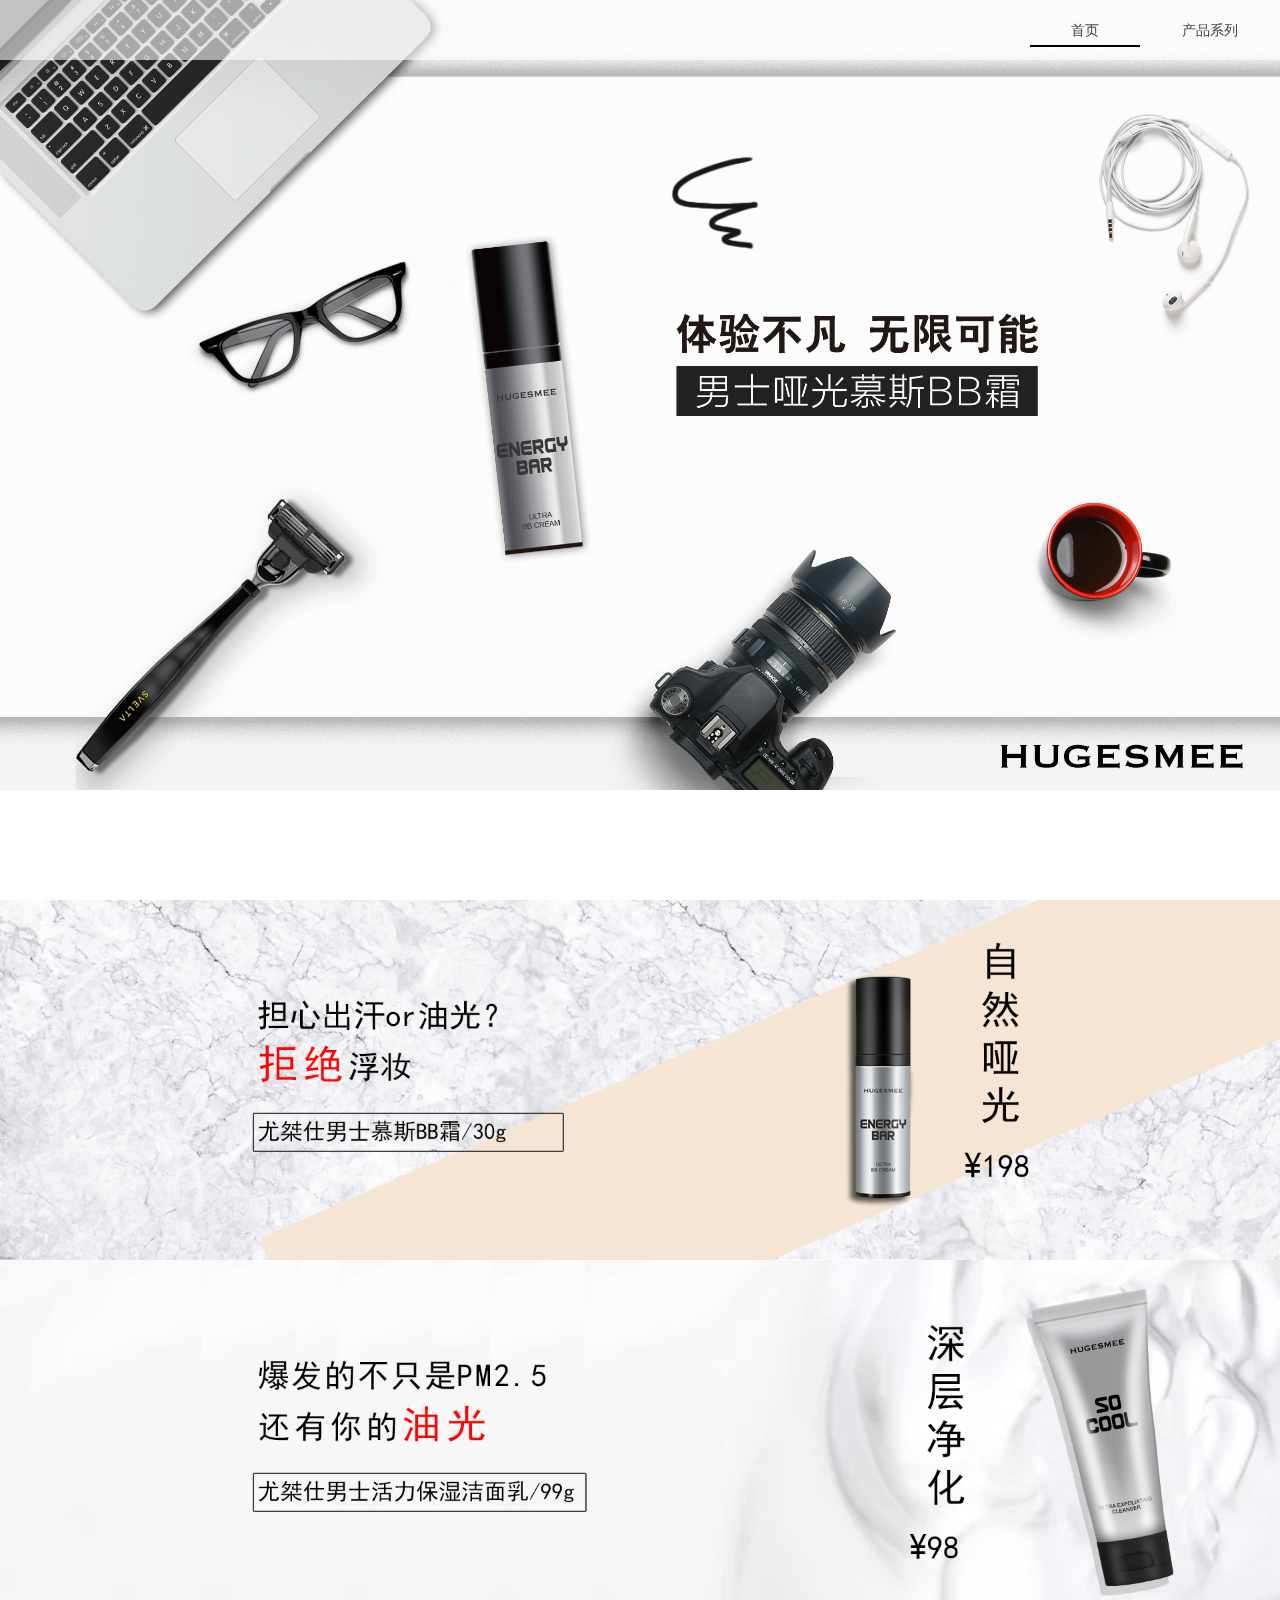
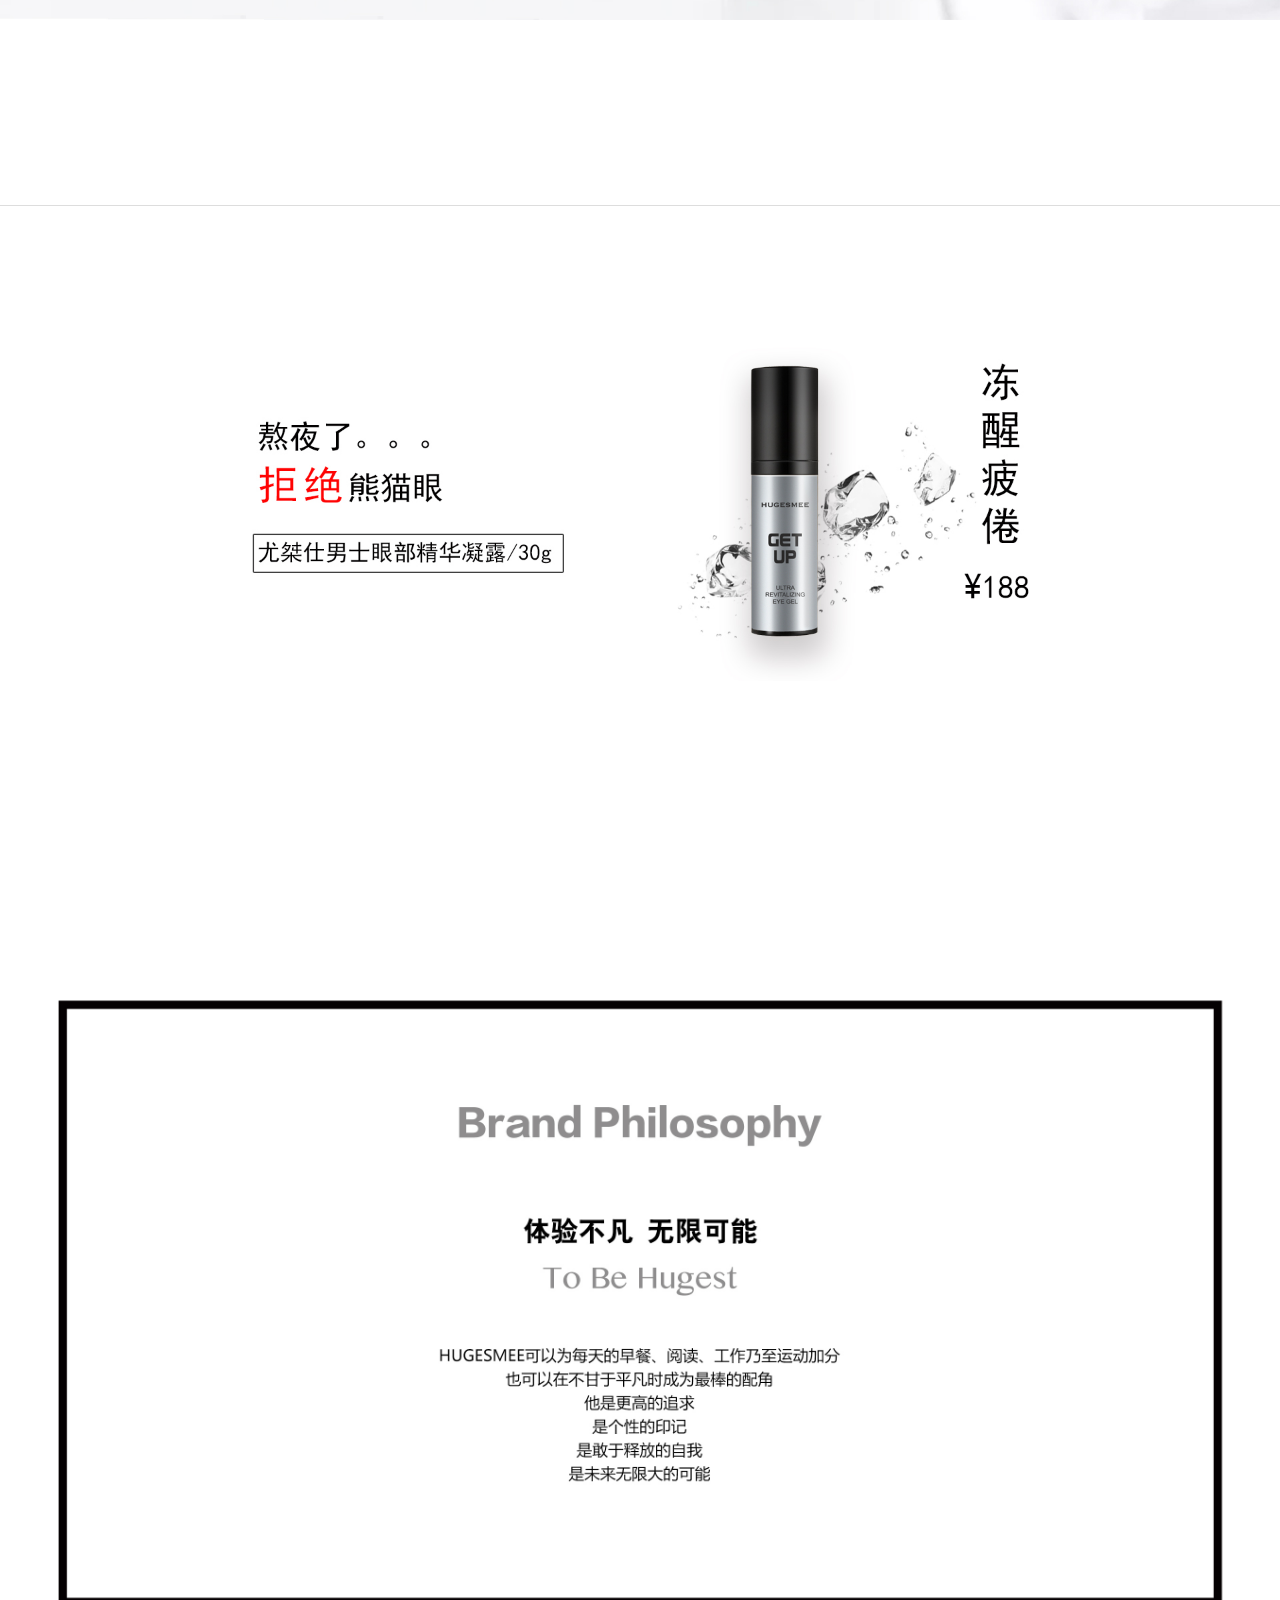
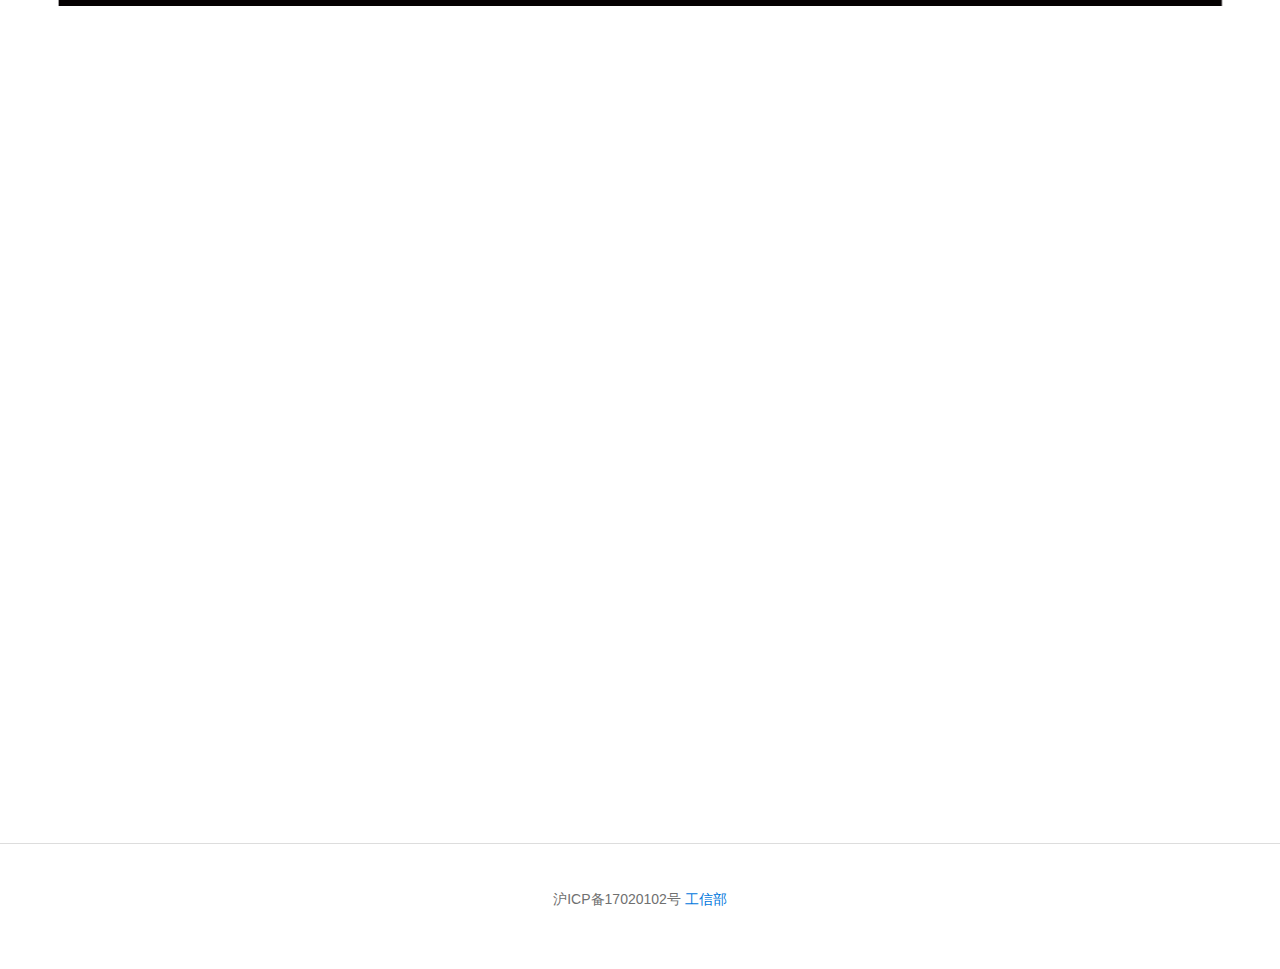
==== commit b4e6c229: "Modify keywords" ====
--- a/index.html
+++ b/index.html
@@ -4,9 +4,9 @@
     <META http-equiv="X-UA-Compatible" content="IE=9" />
     <meta http-equiv="Content-Type" content="text/html; charset=utf-8" />
     <meta http-equiv="Access-Control-Allow-Origin" content="*">
-    <meta content="男士护肤品牌，以自然服帖的男士修颜产品闻名。团队主创来自于著名化妆品电商上市公司,秉承For Man For All Man的研发理念，依托世界顶级化妆品制造商Intercos，以及瑞士CRB研发中心，坚信爱美不是女权，是人权，致力于打造真正适合男性的护肤产品。比轩谛好,比尊蓝好，比欧莱雅好" name="Description" />
-    <meta content="Hugesmee,男士BB霜,男士洁面乳,男士护肤,男士化妆,勇敢在一起,小麦色,裸妆" name="Keywords" />
-    <meta content="目前有调色BB霜，单色BB霜，补妆吸油纸，男士洁面膏等男士专业产品，发布了勇敢在一起品牌形象视频" name="searchtitle" />
+    <meta content="HUGESMEE是路铂国际贸易(上海)有限公司旗下的男士护肤品牌，倡导男士不凡生活新主张的品牌理念，提供适合男士的精致产品。秉承自然 舒适的护肤态度，让生活释放自由与真我。" name="Description" />
+    <meta content="Hugesmee,尤桀仕,男士BB霜,男士洁面乳,男士护肤,男士化妆,勇敢在一起,小麦色,裸妆" name="Keywords" />
+    <meta content="HUGESMEE是路铂国际贸易(上海)有限公司旗下的男士护肤品牌，倡导男士不凡生活新主张的品牌理念，提供适合男士的精致产品。秉承自然 舒适的护肤态度，让生活释放自由与真我。" name="searchtitle" />
     <meta content="all" name="robots" />
     <meta name="renderer" content="webkit">
     <link rel="shortcut icon" href="favicon.ico">
